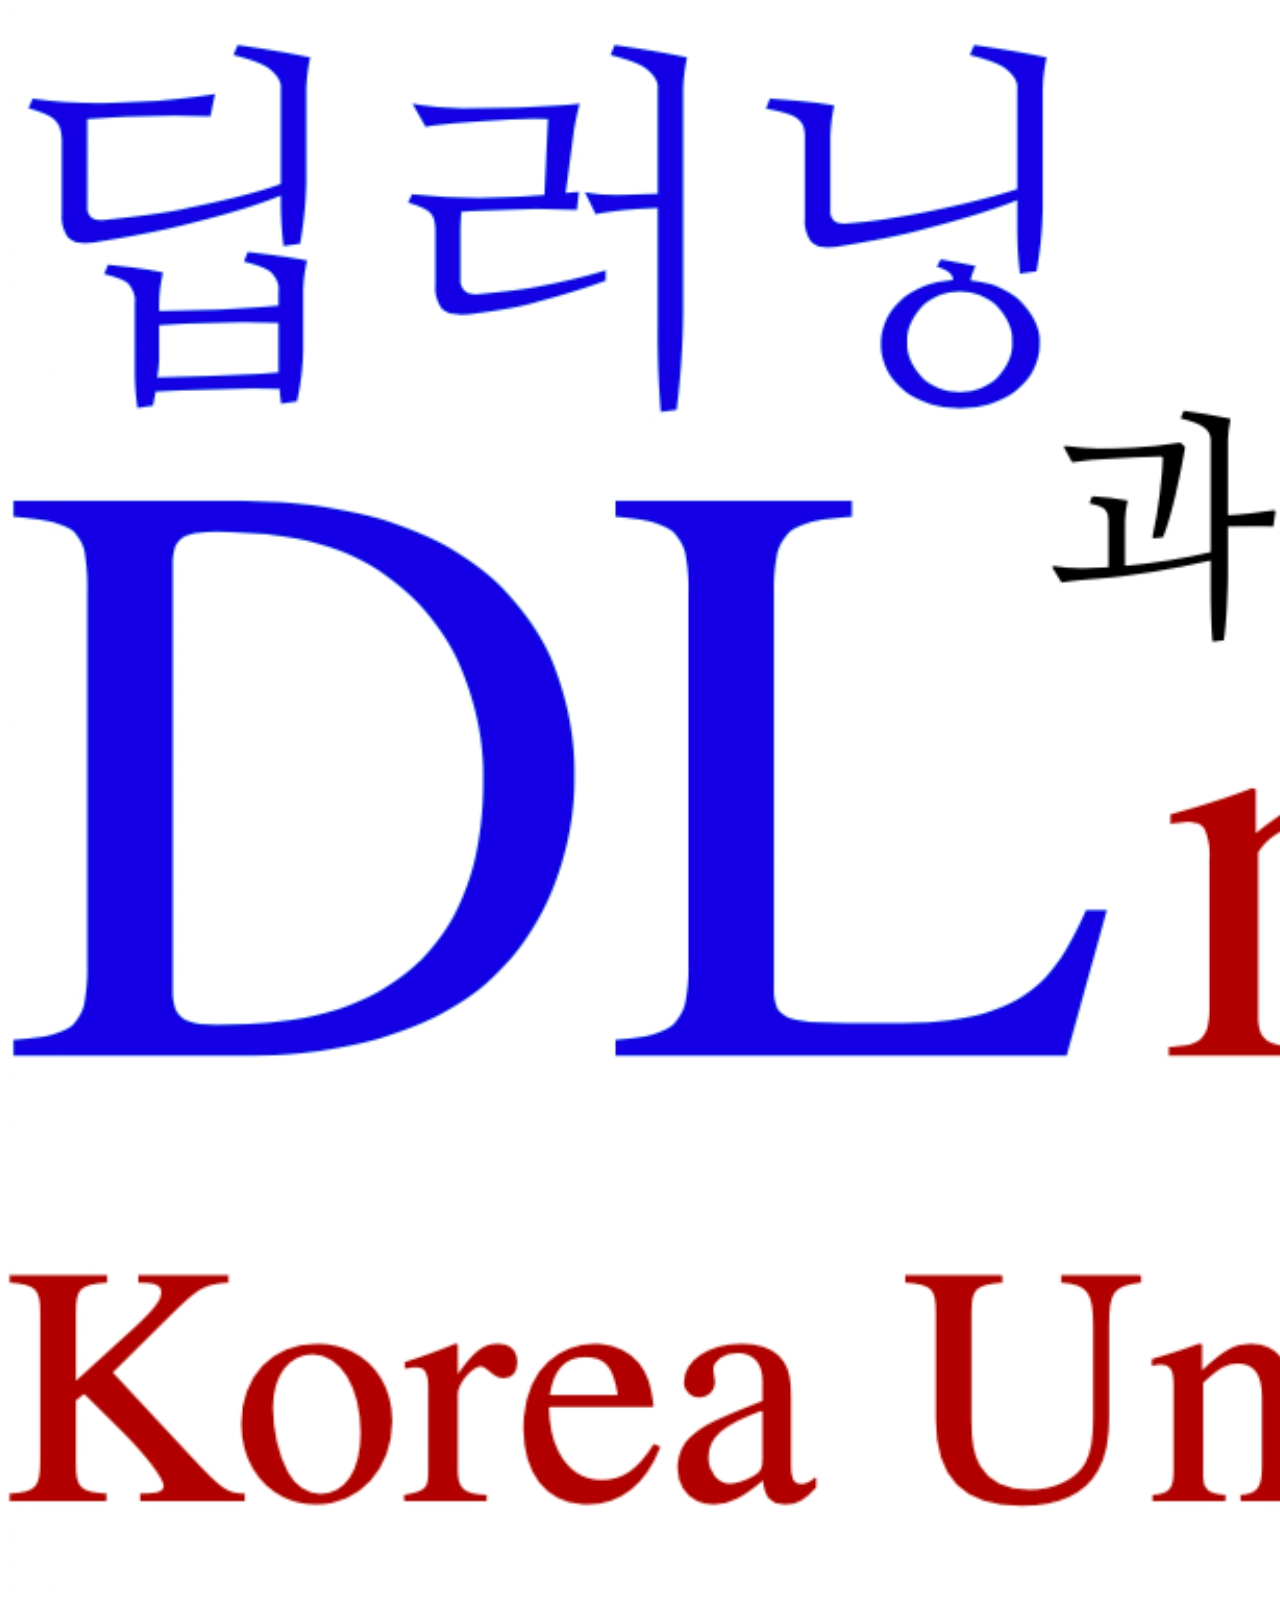
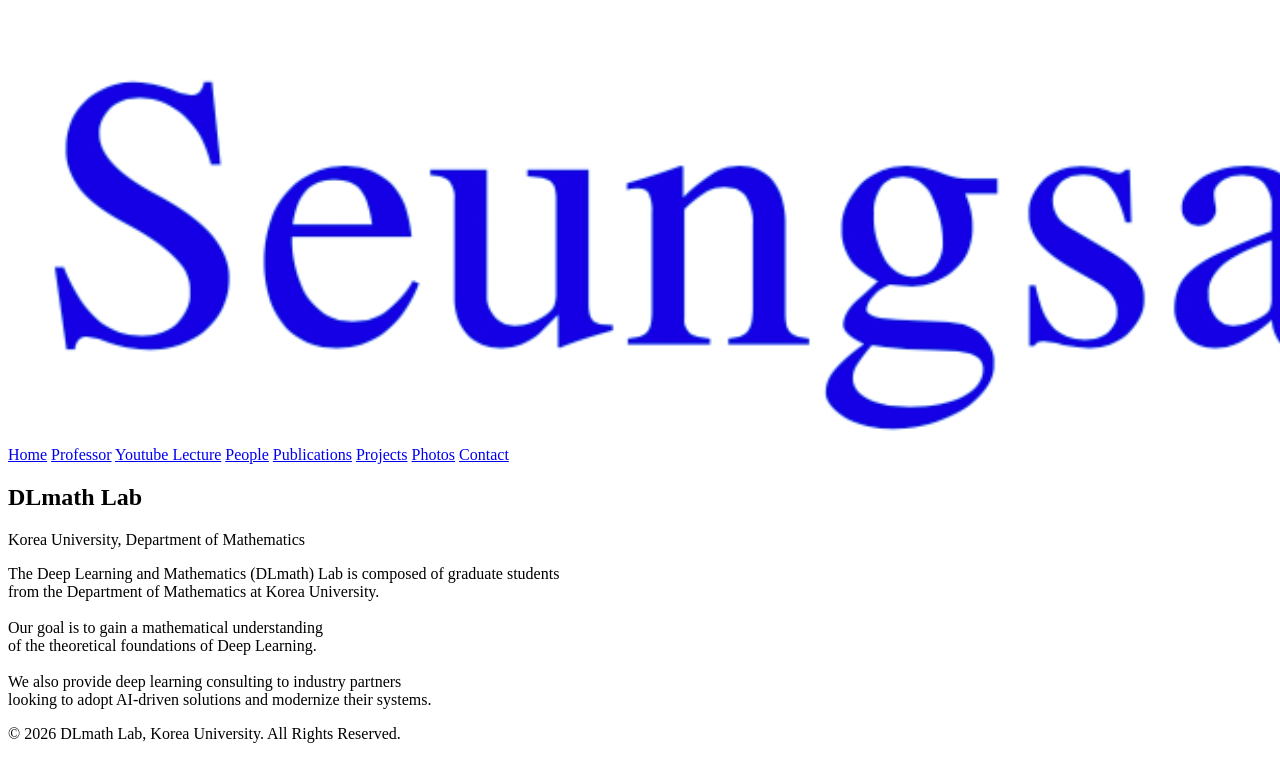
==== index.html @ b8a3e3e5 "Update index.html" ====
<!DOCTYPE html>
<html lang="ko">
<head>
    <meta charset="UTF-8">
    <meta name="viewport" content="width=device-width, initial-scale=1.0">
    <title>DLmath Lab - Home</title>
    <link href="https://fonts.googleapis.com/css2?family=Noto+Sans+KR:wght@300;400;700&family=Roboto:wght@300;400;700&display=swap" rel="stylesheet">
    <link rel="stylesheet" href="style.css">
</head>
<body>

    <header class="header">
        <div class="container nav-container">
            <div class="logo">
                <a href="index.html">
                    <img src="jpg/Logo/Logo.jpg" alt="DLmath Logo" class="logo-img">
                </a>
            </div>
            <nav class="nav-menu">
                <a href="index.html" class="active">Home</a>
                <a href="professor.html">Professor</a>
                <a href="for_students.html">Youtube Lecture</a>
                <a href="people.html">People</a>
                <a href="publications.html">Publications</a>
                <a href="projects.html">Projects</a>
                <a href="photos.html">Photos</a>
                <a href="contact.html">Contact</a>
            </nav>
        </div>
    </header>

    <section class="hero-section">
        <div class="hero-content">
            <h1>DLmath Lab</h1>
            <p>Korea University, Department of Mathematics</p>
            
            <p class="hero-sub">
                The Deep Learning and Mathematics (DLmath) Lab is composed of graduate students <br>
                from the Department of Mathematics at Korea University.<br><br>
                
                Our goal is to gain a mathematical understanding <br>
                of the theoretical foundations of Deep Learning.<br><br>
                
                We also provide deep learning consulting to industry partners <br>
                looking to adopt AI-driven solutions and modernize their systems.
            </p>
        </div>
    </section>

    <footer>
        <p>© 2026 DLmath Lab, Korea University. All Rights Reserved.</p>
    </footer>

</body>

</html>
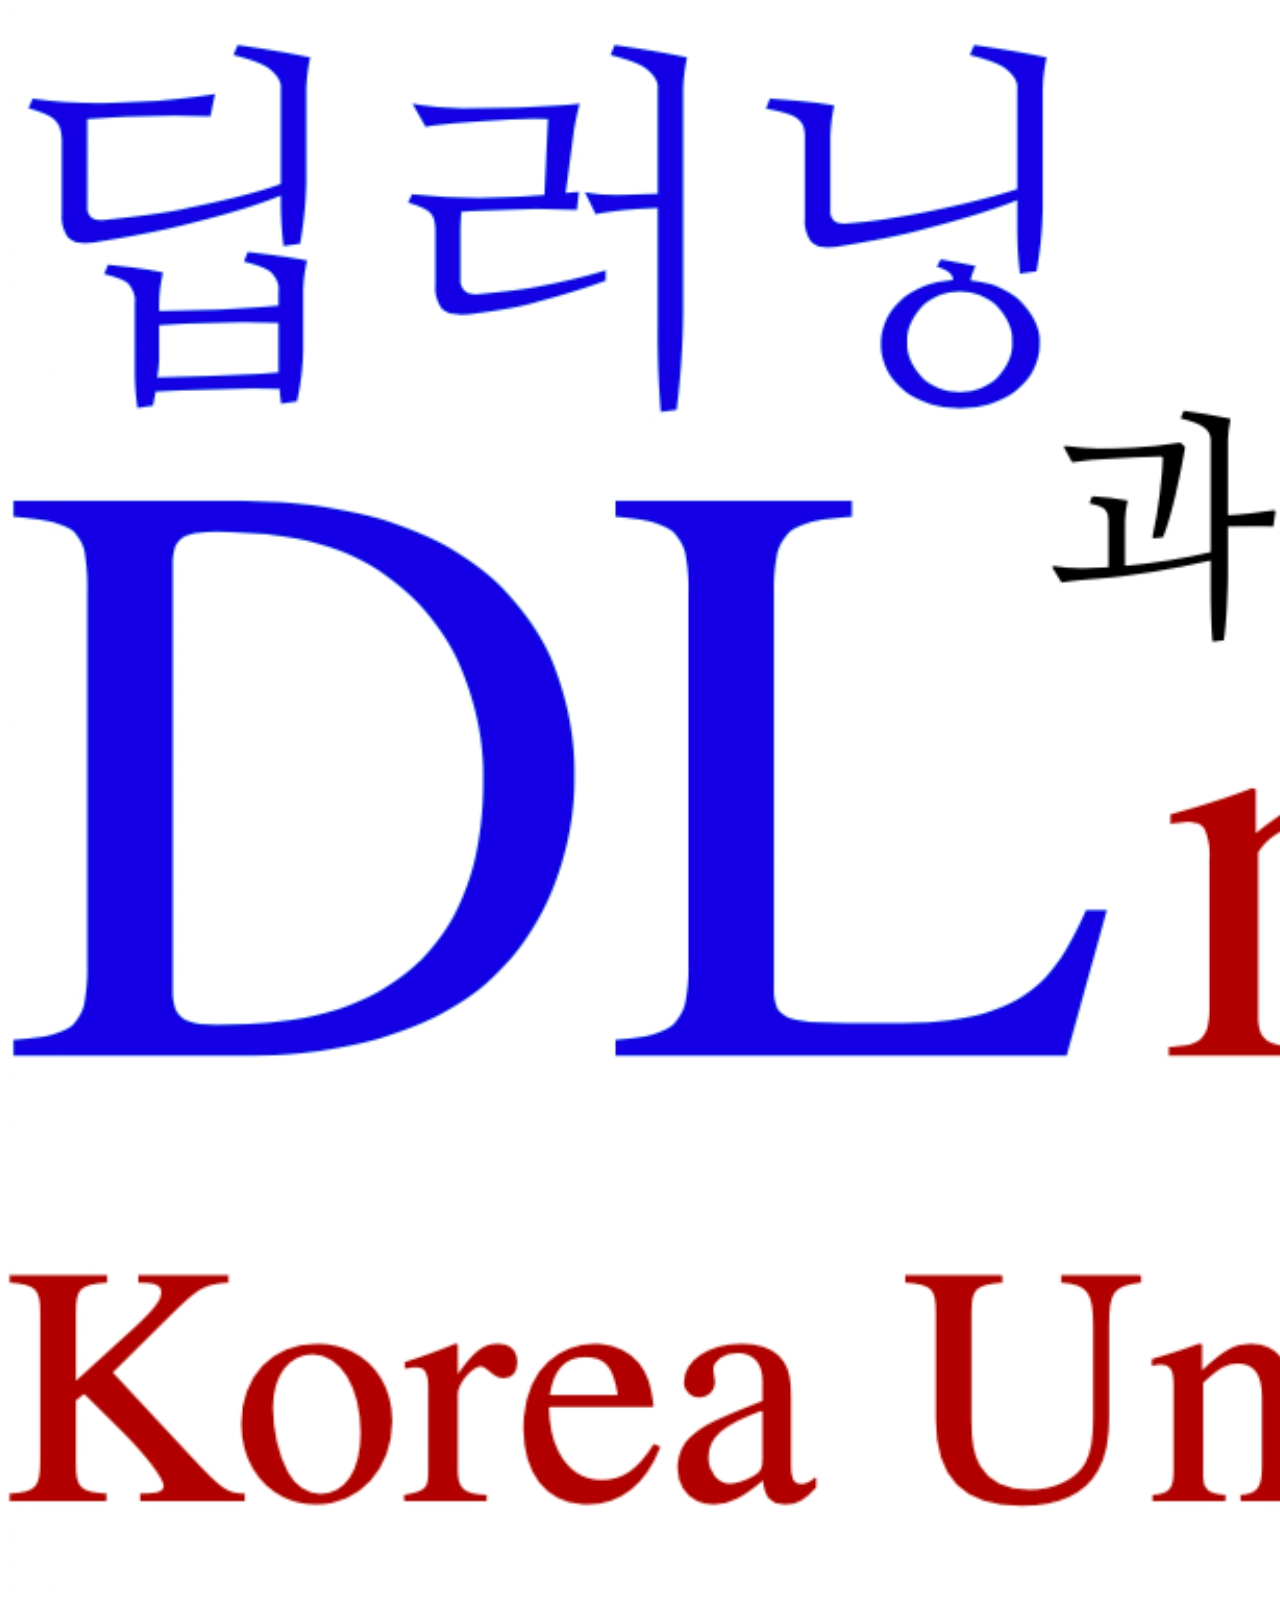
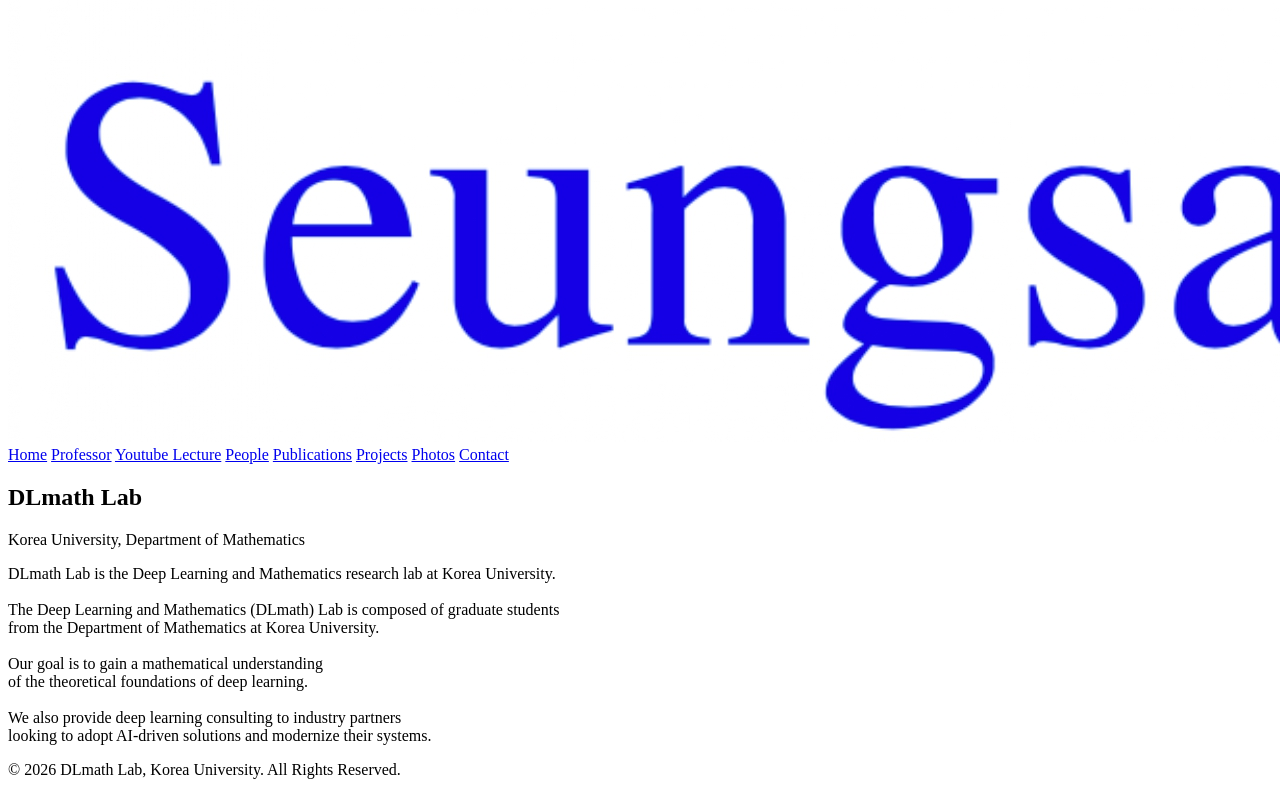
==== commit 9f135fae: "Update index.html" ====
--- a/index.html
+++ b/index.html
@@ -3,17 +3,69 @@
 <head>
     <meta charset="UTF-8">
     <meta name="viewport" content="width=device-width, initial-scale=1.0">
-    <title>DLmath Lab - Home</title>
+
+    <!-- ================= SEO ================= -->
+    <title>DLmath Lab | Deep Learning and Mathematics Lab at Korea University</title>
+
+    <meta name="description"
+          content="DLmath Lab is the Deep Learning and Mathematics research lab at Korea University. We study deep learning theory, mathematical foundations of AI, publications, people, projects, and industry collaboration." />
+
+    <meta name="keywords"
+          content="DLmath, DLmath Lab, Deep Learning and Mathematics Lab, Korea University, Deep Learning, Mathematics, Artificial Intelligence, Machine Learning, AI Research" />
+
+    <meta name="author" content="DLmath Lab, Korea University" />
+    <meta name="robots" content="index, follow" />
+
+    <!-- Canonical URL -->
+    <link rel="canonical" href="https://dlmath-lab.github.io/" />
+
+    <!-- Open Graph (Google / SNS) -->
+    <meta property="og:title" content="DLmath Lab | Deep Learning and Mathematics Lab at Korea University" />
+    <meta property="og:description"
+          content="The Deep Learning and Mathematics (DLmath) Lab at Korea University studies the mathematical foundations of deep learning and artificial intelligence." />
+    <meta property="og:url" content="https://dlmath-lab.github.io/" />
+    <meta property="og:type" content="website" />
+    <meta property="og:image" content="https://dlmath-lab.github.io/jpg/Logo/Logo.jpg" />
+    <meta property="og:site_name" content="DLmath Lab" />
+    <meta property="og:locale" content="ko_KR" />
+
+    <!-- Twitter Card -->
+    <meta name="twitter:card" content="summary_large_image" />
+    <meta name="twitter:title" content="DLmath Lab | Deep Learning and Mathematics Lab at Korea University" />
+    <meta name="twitter:description" content="DLmath Lab at Korea University studies deep learning theory, mathematics, and the foundations of AI." />
+    <meta name="twitter:image" content="https://dlmath-lab.github.io/jpg/Logo/Logo.jpg" />
+
+    <!-- Structured Data -->
+    <script type="application/ld+json">
+    {
+      "@context": "https://schema.org",
+      "@type": "ResearchOrganization",
+      "name": "DLmath Lab",
+      "alternateName": "Deep Learning and Mathematics Lab",
+      "url": "https://dlmath-lab.github.io/",
+      "logo": "https://dlmath-lab.github.io/jpg/Logo/Logo.jpg",
+      "description": "DLmath Lab is the Deep Learning and Mathematics research lab at Korea University focusing on deep learning theory and the mathematical foundations of AI.",
+      "parentOrganization": {
+        "@type": "CollegeOrUniversity",
+        "name": "Korea University"
+      }
+    }
+    </script>
+
+    <!-- ================= Fonts ================= -->
     <link href="https://fonts.googleapis.com/css2?family=Noto+Sans+KR:wght@300;400;700&family=Roboto:wght@300;400;700&display=swap" rel="stylesheet">
+
+    <!-- ================= CSS ================= -->
     <link rel="stylesheet" href="style.css">
 </head>
+
 <body>
 
     <header class="header">
         <div class="container nav-container">
             <div class="logo">
                 <a href="index.html">
-                    <img src="jpg/Logo/Logo.jpg" alt="DLmath Logo" class="logo-img">
+                    <img src="jpg/Logo/Logo.jpg" alt="DLmath Lab logo" class="logo-img">
                 </a>
             </div>
             <nav class="nav-menu">
@@ -35,11 +87,13 @@
             <p>Korea University, Department of Mathematics</p>
             
             <p class="hero-sub">
+                DLmath Lab is the Deep Learning and Mathematics research lab at Korea University.<br><br>
+
                 The Deep Learning and Mathematics (DLmath) Lab is composed of graduate students <br>
                 from the Department of Mathematics at Korea University.<br><br>
                 
                 Our goal is to gain a mathematical understanding <br>
-                of the theoretical foundations of Deep Learning.<br><br>
+                of the theoretical foundations of deep learning.<br><br>
                 
                 We also provide deep learning consulting to industry partners <br>
                 looking to adopt AI-driven solutions and modernize their systems.
@@ -52,11 +106,4 @@
     </footer>
 
 </body>
-
 </html>
-
-
-
-
-
-
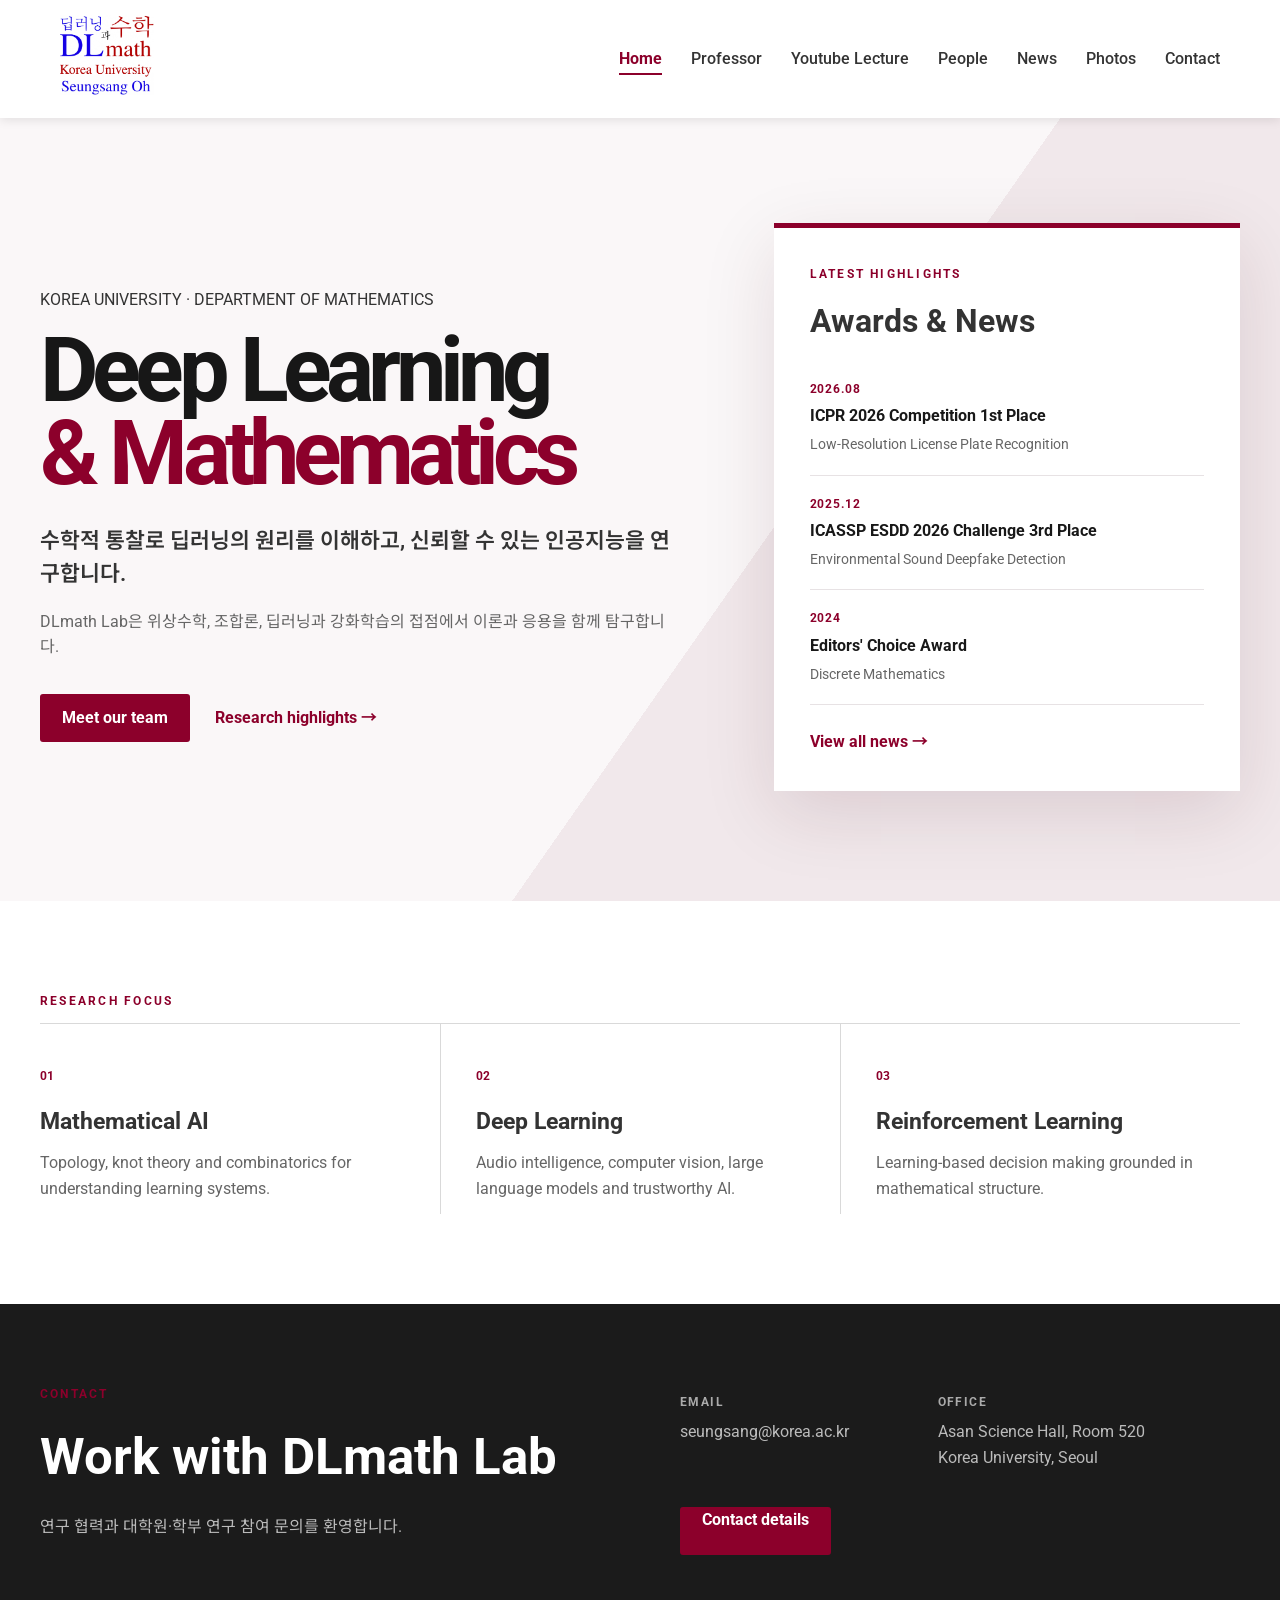
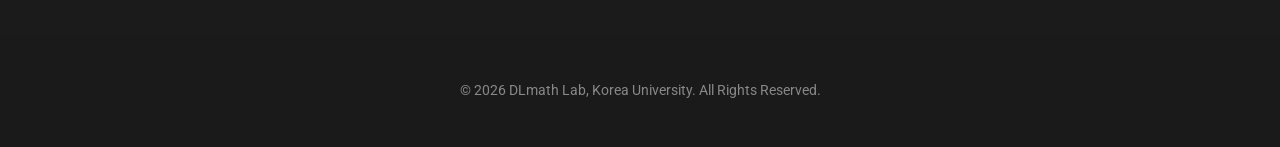
==== commit 82adff64: "Fix site errors and update content" ====
--- a/index.html
+++ b/index.html
@@ -1,109 +1,91 @@
 <!DOCTYPE html>
 <html lang="ko">
 <head>
-    <meta charset="UTF-8">
-    <meta name="viewport" content="width=device-width, initial-scale=1.0">
+  <meta charset="UTF-8">
+  <meta name="viewport" content="width=device-width, initial-scale=1.0">
+  <meta name="google-site-verification" content="zTIyKIfzDHyRj2sjuWa_sVUs4uAa4qHHJ0yw09-kFOs">
+  <title>DLmath Lab | Korea University</title>
+  <meta name="description" content="Deep Learning and Mathematics Laboratory at Korea University">
+  <link rel="canonical" href="https://dlmath-lab.github.io/">
+  <link href="https://fonts.googleapis.com/css2?family=Noto+Sans+KR:wght@300;400;600;700&family=Roboto:wght@300;400;700&display=swap" rel="stylesheet">
+  <link rel="stylesheet" href="style.css">
+</head>
+<body>
+  <header class="header">
+    <div class="container nav-container">
+      <a href="index.html" class="logo"><img src="jpg/Logo/Logo.jpg" alt="DLmath Lab" class="logo-img"></a>
+      <nav class="nav-menu" aria-label="Primary navigation">
+        <a href="index.html" class="active">Home</a>
+        <a href="https://sites.google.com/view/seungsangoh/" target="_blank" rel="noopener">Professor</a>
+        <a href="for_students.html">Youtube Lecture</a>
+        <a href="people.html">People</a>
+        <a href="news.html">News</a>
+        <a href="photos.html">Photos</a>
+        <a href="contact.html">Contact</a>
+      </nav>
+    </div>
+  </header>
 
-    <!-- ================= SEO ================= -->
-    <title>DLmath Lab | Deep Learning and Mathematics Lab at Korea University</title>
+  <main>
+    <section class="home-hero">
+      <div class="container home-split">
+        <div class="home-intro">
+          <p class="eyebrow">KOREA UNIVERSITY · DEPARTMENT OF MATHEMATICS</p>
+          <h1>Deep Learning<br><span>&amp; Mathematics</span></h1>
+          <p class="lead">수학적 통찰로 딥러닝의 원리를 이해하고, 신뢰할 수 있는 인공지능을 연구합니다.</p>
+          <p>DLmath Lab은 위상수학, 조합론, 딥러닝과 강화학습의 접점에서 이론과 응용을 함께 탐구합니다.</p>
+          <div class="hero-actions">
+            <a class="primary-link" href="people.html">Meet our team</a>
+            <a class="text-link" href="news.html">Research highlights →</a>
+          </div>
+        </div>
 
-    <meta name="description"
-          content="DLmath Lab is the Deep Learning and Mathematics research lab at Korea University. We study deep learning theory, mathematical foundations of AI, publications, people, projects, and industry collaboration." />
-
-    <meta name="keywords"
-          content="DLmath, DLmath Lab, Deep Learning and Mathematics Lab, Korea University, Deep Learning, Mathematics, Artificial Intelligence, Machine Learning, AI Research" />
-
-    <meta name="author" content="DLmath Lab, Korea University" />
-    <meta name="robots" content="index, follow" />
-
-    <!-- Canonical URL -->
-    <link rel="canonical" href="https://dlmath-lab.github.io/" />
-
-    <!-- Open Graph (Google / SNS) -->
-    <meta property="og:title" content="DLmath Lab | Deep Learning and Mathematics Lab at Korea University" />
-    <meta property="og:description"
-          content="The Deep Learning and Mathematics (DLmath) Lab at Korea University studies the mathematical foundations of deep learning and artificial intelligence." />
-    <meta property="og:url" content="https://dlmath-lab.github.io/" />
-    <meta property="og:type" content="website" />
-    <meta property="og:image" content="https://dlmath-lab.github.io/jpg/Logo/Logo.jpg" />
-    <meta property="og:site_name" content="DLmath Lab" />
-    <meta property="og:locale" content="ko_KR" />
-
-    <!-- Twitter Card -->
-    <meta name="twitter:card" content="summary_large_image" />
-    <meta name="twitter:title" content="DLmath Lab | Deep Learning and Mathematics Lab at Korea University" />
-    <meta name="twitter:description" content="DLmath Lab at Korea University studies deep learning theory, mathematics, and the foundations of AI." />
-    <meta name="twitter:image" content="https://dlmath-lab.github.io/jpg/Logo/Logo.jpg" />
-
-    <!-- Structured Data -->
-    <script type="application/ld+json">
-    {
-      "@context": "https://schema.org",
-      "@type": "ResearchOrganization",
-      "name": "DLmath Lab",
-      "alternateName": "Deep Learning and Mathematics Lab",
-      "url": "https://dlmath-lab.github.io/",
-      "logo": "https://dlmath-lab.github.io/jpg/Logo/Logo.jpg",
-      "description": "DLmath Lab is the Deep Learning and Mathematics research lab at Korea University focusing on deep learning theory and the mathematical foundations of AI.",
-      "parentOrganization": {
-        "@type": "CollegeOrUniversity",
-        "name": "Korea University"
-      }
-    }
-    </script>
-
-    <!-- ================= Fonts ================= -->
-    <link href="https://fonts.googleapis.com/css2?family=Noto+Sans+KR:wght@300;400;700&family=Roboto:wght@300;400;700&display=swap" rel="stylesheet">
-
-    <!-- ================= CSS ================= -->
-    <link rel="stylesheet" href="style.css">
-</head>
-
-<body>
-
-    <header class="header">
-        <div class="container nav-container">
-            <div class="logo">
-                <a href="index.html">
-                    <img src="jpg/Logo/Logo.jpg" alt="DLmath Lab logo" class="logo-img">
-                </a>
-            </div>
-            <nav class="nav-menu">
-                <a href="index.html" class="active">Home</a>
-                <a href="professor.html">Professor</a>
-                <a href="for_students.html">Youtube Lecture</a>
-                <a href="people.html">People</a>
-                <a href="publications.html">Publications</a>
-                <a href="projects.html">Projects</a>
-                <a href="photos.html">Photos</a>
-                <a href="contact.html">Contact</a>
-            </nav>
-        </div>
-    </header>
-
-    <section class="hero-section">
-        <div class="hero-content">
-            <h1>DLmath Lab</h1>
-            <p>Korea University, Department of Mathematics</p>
-            
-            <p class="hero-sub">
-                DLmath Lab is the Deep Learning and Mathematics research lab at Korea University.<br><br>
-
-                The Deep Learning and Mathematics (DLmath) Lab is composed of graduate students <br>
-                from the Department of Mathematics at Korea University.<br><br>
-                
-                Our goal is to gain a mathematical understanding <br>
-                of the theoretical foundations of deep learning.<br><br>
-                
-                We also provide deep learning consulting to industry partners <br>
-                looking to adopt AI-driven solutions and modernize their systems.
-            </p>
-        </div>
+        <aside class="home-news" aria-labelledby="home-news-title">
+          <div class="section-kicker">LATEST HIGHLIGHTS</div>
+          <h2 id="home-news-title">Awards &amp; News</h2>
+          <a class="headline-item" href="news.html#award-2026-icpr">
+            <time>2026.08</time>
+            <strong>ICPR 2026 Competition 1st Place</strong>
+            <span>Low-Resolution License Plate Recognition</span>
+          </a>
+          <a class="headline-item" href="news.html#award-2025-esdd">
+            <time>2025.12</time>
+            <strong>ICASSP ESDD 2026 Challenge 3rd Place</strong>
+            <span>Environmental Sound Deepfake Detection</span>
+          </a>
+          <a class="headline-item" href="news.html#award-2024-editors">
+            <time>2024</time>
+            <strong>Editors' Choice Award</strong>
+            <span>Discrete Mathematics</span>
+          </a>
+          <a class="all-news" href="news.html">View all news →</a>
+        </aside>
+      </div>
     </section>
 
-    <footer>
-        <p>© 2026 DLmath Lab, Korea University. All Rights Reserved.</p>
-    </footer>
+    <section class="focus-section">
+      <div class="container">
+        <p class="section-kicker">RESEARCH FOCUS</p>
+        <div class="focus-grid">
+          <article><span>01</span><h3>Mathematical AI</h3><p>Topology, knot theory and combinatorics for understanding learning systems.</p></article>
+          <article><span>02</span><h3>Deep Learning</h3><p>Audio intelligence, computer vision, large language models and trustworthy AI.</p></article>
+          <article><span>03</span><h3>Reinforcement Learning</h3><p>Learning-based decision making grounded in mathematical structure.</p></article>
+        </div>
+      </div>
+    </section>
 
+    <section class="home-contact" id="contact">
+      <div class="container contact-strip">
+        <div><p class="section-kicker">CONTACT</p><h2>Work with DLmath Lab</h2><p>연구 협력과 대학원·학부 연구 참여 문의를 환영합니다.</p></div>
+        <div class="contact-quick">
+          <p><strong>Email</strong><a href="mailto:seungsang@korea.ac.kr">seungsang@korea.ac.kr</a></p>
+          <p><strong>Office</strong><span>Asan Science Hall, Room 520<br>Korea University, Seoul</span></p>
+          <a class="primary-link light" href="contact.html">Contact details</a>
+        </div>
+      </div>
+    </section>
+  </main>
+
+  <footer><p>© 2026 DLmath Lab, Korea University. All Rights Reserved.</p></footer>
 </body>
 </html>
--- a/style.css
+++ b/style.css
@@ -0,0 +1,634 @@
+/* =========================================
+   1. 기본 설정 (Variables & Reset)
+   ========================================= */
+:root {
+    --ku-crimson: #8C002B;       /* 고려대 공식 크림슨 색상 */
+    --ku-crimson-light: #B22245; /* 밝은 크림슨 (호버용) */
+    --text-dark: #333333;        /* 본문 검은색 */
+    --text-gray: #666666;        /* 보조 회색 */
+    --bg-light: #F8F9FA;         /* 연한 회색 배경 */
+    --white: #FFFFFF;
+    --shadow: 0 4px 6px rgba(0,0,0,0.05); /* 부드러운 그림자 */
+}
+
+* {
+    box-sizing: border-box; /* 레이아웃 깨짐 방지 */
+}
+
+body {
+    font-family: 'Roboto', 'Noto Sans KR', sans-serif;
+    margin: 0;
+    padding: 0;
+    color: var(--text-dark);
+    line-height: 1.6;
+    background-color: var(--white);
+}
+
+a {
+    text-decoration: none;
+    color: inherit;
+    transition: 0.3s;
+}
+
+ul {
+    list-style: none;
+    padding: 0;
+    margin: 0;
+}
+
+/* =========================================
+   2. 헤더 & 네비게이션 (Header)
+   ========================================= */
+.header {
+    background-color: var(--white);
+    box-shadow: 0 2px 10px rgba(0,0,0,0.1);
+    position: sticky; /* 스크롤 시 상단 고정 */
+    top: 0;
+    z-index: 1000;
+}
+
+.nav-container {
+    max-width: 1200px;
+    margin: 0 auto;
+    display: flex;
+    justify-content: space-between;
+    align-items: center;
+    padding: 15px 20px;
+}
+
+.logo a {
+    display: flex;
+    align-items: center;
+    font-weight: 700;
+    color: var(--ku-crimson);
+    font-size: 1.5rem;
+}
+
+.logo-img {
+    height: 80px; /* 로고 크기 */
+    margin-right: 30px;
+}
+
+.nav-menu a {
+    margin-left: 25px;
+    font-weight: 500;
+    font-size: 1rem;
+    padding-bottom: 5px;
+    color: var(--text-dark);
+}
+
+.nav-menu a:hover {
+    color: var(--ku-crimson);
+}
+
+/* 현재 페이지 활성화 표시 (Active State) */
+.nav-menu a.active {
+    color: var(--ku-crimson);
+    font-weight: 700;
+    border-bottom: 2px solid var(--ku-crimson);
+}
+
+/* =========================================
+   3. 공통 레이아웃 (Common Layout)
+   ========================================= */
+.section-container {
+    padding: 80px 20px;
+    max-width: 1200px;
+    margin: 0 auto;
+}
+
+.sub-page-content {
+    min-height: 80vh; /* 푸터가 바닥에 붙도록 최소 높이 설정 */
+    padding-top: 20px;
+}
+
+.bg-light { background-color: var(--bg-light); }
+.bg-dark { background-color: #222; color: #fff; }
+
+.section-title {
+    text-align: center;
+    font-size: 2.2rem;
+    margin-bottom: 50px;
+    color: var(--ku-crimson);
+    position: relative;
+    padding-bottom: 15px;
+}
+
+/* 타이틀 하단 장식 선 */
+.section-title::after {
+    content: '';
+    position: absolute;
+    bottom: 0;
+    left: 50%;
+    transform: translateX(-50%);
+    width: 60px;
+    height: 3px;
+    background-color: var(--ku-crimson);
+}
+
+/* =========================================
+   4. 홈 화면 (Home / Hero)
+   ========================================= */
+.hero-section {
+    /* 배경 이미지 경로를 실제 파일로 변경하세요 */
+    background: linear-gradient(rgba(0,0,0,0.4), rgba(0,0,0,0.4)), url("jpg/Gallery/kor.jpg");
+    background-size: cover;
+    background-position: center;
+    height: 80vh;
+    display: flex;
+    justify-content: center;
+    align-items: center;
+    text-align: center;
+    color: white;
+}
+
+.hero-content h1 {
+    font-size: 3.5rem;
+    margin-bottom: 15px;
+    text-shadow: 0 2px 4px rgba(0,0,0,0.5);
+}
+
+.hero-sub {
+    font-size: 1.5rem;
+    font-weight: 300;
+    opacity: 0.9;
+}
+
+/* =========================================
+   5. People 페이지 (Members)
+   ========================================= */
+.member-group {
+    margin-bottom: 50px;
+}
+
+.group-title {
+    font-size: 1.5rem;
+    color: var(--ku-crimson);
+    border-bottom: 1px solid #ddd;
+    padding-bottom: 10px;
+    margin-bottom: 25px;
+}
+
+.group-divider {
+    margin: 50px 0;
+    border: 0;
+    border-top: 1px solid #ddd;
+}
+
+/* 멤버 카드 스타일 (사진 + 텍스트) */
+.member-card {
+    display: flex;
+    align-items: center; /* 세로 중앙 정렬 */
+    background: var(--white);
+    padding: 30px;
+    margin-bottom: 20px;
+    border-radius: 10px;
+    border-left: 5px solid var(--ku-crimson); /* 왼쪽 포인트 컬러 */
+    box-shadow: var(--shadow);
+    gap: 30px; /* 사진과 글 사이 간격 */
+    transition: transform 0.2s;
+}
+
+.member-card:hover {
+    transform: translateY(-3px); /* 호버 시 살짝 위로 뜸 */
+    box-shadow: 0 6px 12px rgba(0,0,0,0.1);
+}
+
+/* 사진 영역 (원형) */
+.member-photo {
+    flex-shrink: 0;
+    width: 130px;
+    height: 130px;
+    border-radius: 50%;
+    overflow: hidden;
+    border: 4px solid #f0f0f0;
+    background-color: #eee;
+}
+
+.member-photo img {
+    width: 100%;
+    height: 100%;
+    object-fit: cover;
+}
+
+/* 텍스트 영역 */
+.member-info h4 {
+    margin: 0 0 5px 0;
+    font-size: 1.4rem;
+    color: var(--text-dark);
+}
+
+.member-info .role {
+    color: var(--ku-crimson);
+    font-weight: 700;
+    margin-bottom: 10px;
+    font-size: 0.95rem;
+}
+
+.member-info p {
+    margin: 5px 0;
+    font-size: 0.95rem;
+    color: var(--text-gray);
+}
+
+/* =========================================
+   6. Professor 페이지 (상세 소개)
+   ========================================= */
+.prof-grid {
+    display: flex;
+    gap: 50px;
+    align-items: flex-start;
+}
+
+.prof-img-box img {
+    width: 350px;
+    border-radius: 8px;
+    box-shadow: var(--shadow);
+}
+
+.prof-info h3 {
+    font-size: 2.2rem;
+    color: var(--ku-crimson);
+    margin-top: 0;
+    margin-bottom: 10px;
+}
+
+.prof-role {
+    font-size: 1.1rem;
+    color: var(--text-gray);
+    margin-bottom: 20px;
+}
+
+.prof-details h4 {
+    border-left: 4px solid var(--ku-crimson);
+    padding-left: 12px;
+    margin-top: 30px;
+    margin-bottom: 10px;
+    font-size: 1.2rem;
+}
+
+.prof-details ul {
+    list-style: disc;
+    padding-left: 20px;
+    margin-top: 10px;
+}
+
+.prof-details li {
+    margin-bottom: 8px;
+}
+
+/* =========================================
+   7. Publications 페이지 (논문 목록)
+   ========================================= */
+.pub-list li {
+    margin-bottom: 15px;
+}
+
+.pub-list a {
+    display: block;
+    background: var(--white);
+    padding: 20px;
+    border: 1px solid #eee;
+    border-radius: 8px;
+    transition: 0.3s;
+}
+
+.pub-list a:hover {
+    border-color: var(--ku-crimson);
+    background-color: #fff9fa; /* 아주 연한 붉은 배경 */
+    transform: translateX(5px);
+}
+
+.pub-list .year {
+    font-weight: bold;
+    color: var(--ku-crimson);
+    margin-right: 10px;
+}
+
+.pub-list .title {
+    font-weight: bold;
+    font-size: 1.1rem;
+    color: var(--text-dark);
+    display: block;
+    margin: 5px 0;
+}
+
+.pub-list .journal {
+    font-style: italic;
+    color: var(--text-gray);
+}
+
+/* =========================================
+   8. Projects 페이지
+   ========================================= */
+.project-grid {
+    display: grid;
+    grid-template-columns: repeat(auto-fit, minmax(350px, 1fr)); /* 반응형 그리드 */
+    gap: 25px;
+}
+
+.project-card {
+    background: var(--white);
+    padding: 30px;
+    border-radius: 8px;
+    box-shadow: var(--shadow);
+    border-top: 4px solid var(--ku-crimson);
+}
+
+.project-card h4 {
+    margin-top: 0;
+    font-size: 1.3rem;
+    color: var(--text-dark);
+}
+
+/* =========================================
+   9. Photos 페이지 (갤러리)
+   ========================================= */
+.photo-grid {
+    display: grid;
+    grid-template-columns: repeat(auto-fill, minmax(280px, 1fr));
+    gap: 20px;
+}
+
+.photo-item {
+    height: 250px;
+    overflow: hidden;
+    border-radius: 8px;
+    box-shadow: var(--shadow);
+}
+
+.photo-item img {
+    width: 100%;
+    height: 100%;
+    object-fit: cover;
+    transition: transform 0.4s;
+}
+
+.photo-item img:hover {
+    transform: scale(1.1); /* 확대 효과 */
+}
+
+/* =========================================
+   10. Contact 페이지
+   ========================================= */
+.contact-layout {
+    display: flex;
+    gap: 30px;
+    flex-wrap: wrap; /* 화면 작으면 줄바꿈 */
+}
+
+.map-box {
+    flex: 1;
+    min-width: 300px;
+    border-radius: 8px;
+    overflow: hidden;
+    box-shadow: var(--shadow);
+}
+
+.contact-info {
+    flex: 1;
+    min-width: 300px;
+    background-color: #222; /* 다크 테마 */
+    color: white;
+    padding: 40px;
+    border-radius: 8px;
+    box-shadow: var(--shadow);
+}
+
+.contact-info strong {
+    color: #fff;
+}
+
+/* =========================================
+   11. 푸터 (Footer)
+   ========================================= */
+footer {
+    text-align: center;
+    padding: 30px;
+    background: #1a1a1a;
+    color: #888;
+    font-size: 0.9rem;
+    margin-top: auto; /* 내용이 적어도 항상 바닥에 */
+}
+
+/* =========================================
+   12. 모바일 반응형 (Mobile Responsive)
+   ========================================= */
+@media (max-width: 768px) {
+    /* 네비게이션 간소화 */
+    .nav-container {
+        flex-direction: column;
+        gap: 15px;
+    }
+    
+    .nav-menu {
+        display: flex;
+        flex-wrap: wrap;
+        justify-content: center;
+        gap: 10px;
+    }
+    
+    .nav-menu a {
+        margin: 5px;
+        font-size: 0.9rem;
+    }
+
+    /* 히어로 텍스트 크기 조절 */
+    .hero-content h1 { font-size: 2.2rem; }
+    
+    /* 멤버 카드 세로 정렬 */
+    .member-card {
+        flex-direction: column;
+        text-align: center;
+    }
+    
+    .member-info { width: 100%; }
+
+    /* 교수님 프로필 세로 정렬 */
+    .prof-grid {
+        flex-direction: column;
+    }
+    
+    .prof-img-box img {
+        width: 100%;
+        max-width: 400px;
+    }
+
+}
+/* =========================================
+   For Students 페이지 디자인 (수정됨: 꽉 찬 버튼 스타일)
+   ========================================= */
+
+/* 강의 자료 섹션 박스 */
+.material-section {
+    text-align: center;
+    background-color: #fff;
+    padding: 50px 30px;
+    border-radius: 15px;
+    box-shadow: 0 5px 15px rgba(0,0,0,0.05);
+    border: 1px solid #eee;
+}
+
+/* 공통 버튼 스타일 (메인 버튼 & 유튜브 버튼) */
+.main-btn, .youtube-btn {
+    display: inline-flex; /* flex로 변경하여 내부 아이콘 정렬 용이 */
+    align-items: center;
+    justify-content: center;
+    background-color: var(--ku-crimson); /* 배경을 크림슨색으로 채움 */
+    color: white; /* 글씨는 흰색 */
+    border: none; /* 테두리 없음 */
+    border-radius: 12px; /* 둥근 모서리 */
+    font-weight: 700;
+    box-shadow: 0 4px 6px rgba(140, 0, 43, 0.2); /* 부드러운 그림자 */
+    transition: all 0.3s ease;
+    cursor: pointer;
+    text-decoration: none; /* 밑줄 제거 */
+}
+
+/* 마우스 올렸을 때 공통 효과 */
+.main-btn:hover, .youtube-btn:hover {
+    background-color: #B22245; /* 약간 밝은 크림슨색으로 변경 */
+    color: white;
+    transform: translateY(-3px); /* 살짝 위로 떠오름 */
+    box-shadow: 0 8px 15px rgba(140, 0, 43, 0.3); /* 그림자 강조 */
+}
+
+/* --- 상단 구글 사이트 버튼 전용 스타일 --- */
+.main-btn {
+    margin-top: 25px;
+    padding: 15px 35px;
+    font-size: 1.1rem;
+    border-radius: 50px; /* 더 둥글게 */
+}
+
+/* --- 유튜브 버튼 그리드 레이아웃 --- */
+.button-grid {
+    display: grid;
+    grid-template-columns: repeat(auto-fit, minmax(320px, 1fr)); /* 너비 자동 조정 */
+    gap: 25px;
+    max-width: 1000px;
+    margin: 0 auto;
+    padding: 20px 0;
+}
+
+/* --- 유튜브 버튼 전용 스타일 --- */
+.youtube-btn {
+    padding: 25px;
+    font-size: 1.25rem;
+    height: 100%; /* 높이 통일 */
+}
+
+/* 버튼 내 아이콘 스타일 */
+.youtube-btn .icon {
+    font-size: 1.8rem;
+    margin-right: 15px;
+}
+
+@media (max-width: 768px) {
+    .material-section {
+        padding: 30px 16px;
+    }
+
+    .button-grid {
+        grid-template-columns: minmax(0, 1fr);
+        gap: 15px;
+    }
+
+    .youtube-btn {
+        padding: 18px 12px;
+        font-size: 1rem;
+    }
+}
+
+/* =========================================
+   13. 2026 content redesign
+   ========================================= */
+.container { width: min(1200px, calc(100% - 40px)); margin-inline: auto; }
+.section-kicker { margin: 0 0 12px; color: var(--ku-crimson); font-size: .78rem; font-weight: 700; letter-spacing: .18em; }
+.page-heading { margin: 0; color: #171717; font-size: clamp(2.6rem, 6vw, 5rem); line-height: 1; letter-spacing: -.05em; }
+.page-intro { max-width: 680px; margin: 22px 0 40px; color: var(--text-gray); font-size: 1.05rem; }
+
+.home-hero { background: linear-gradient(125deg, #faf7f8 0 58%, #f1e8eb 58%); padding: 105px 0 110px; }
+.home-split { display: grid; grid-template-columns: minmax(0, 1.15fr) minmax(340px, .85fr); gap: clamp(55px, 8vw, 120px); align-items: center; }
+.home-intro h1 { margin: 0 0 28px; color: #171717; font-size: clamp(3.5rem, 7vw, 6.7rem); line-height: .93; letter-spacing: -.065em; }
+.home-intro h1 span { color: var(--ku-crimson); }
+.home-intro .lead { max-width: 650px; margin: 0 0 18px; font-size: 1.35rem; font-weight: 600; line-height: 1.55; }
+.home-intro > p:not(.eyebrow):not(.lead) { max-width: 650px; color: var(--text-gray); }
+.hero-actions { display: flex; align-items: center; gap: 25px; margin-top: 34px; }
+.primary-link { display: inline-flex; align-items: center; justify-content: center; min-height: 48px; padding: 0 22px; border-radius: 3px; background: var(--ku-crimson); color: #fff; font-weight: 700; }
+.primary-link:hover { background: var(--ku-crimson-light); color: #fff; }
+.text-link, .all-news { color: var(--ku-crimson); font-weight: 700; }
+.home-news { padding: 36px; background: #fff; border-top: 5px solid var(--ku-crimson); box-shadow: 0 22px 70px rgba(63, 12, 27, .12); }
+.home-news h2 { margin: 0 0 14px; font-size: 2rem; }
+.headline-item { display: grid; gap: 4px; padding: 19px 0; border-bottom: 1px solid #e7e2e4; }
+.headline-item time { color: var(--ku-crimson); font-size: .75rem; font-weight: 700; letter-spacing: .08em; }
+.headline-item strong { color: #181818; font-size: 1.02rem; }
+.headline-item span { color: var(--text-gray); font-size: .88rem; }
+.headline-item:hover strong { color: var(--ku-crimson); }
+.all-news { display: inline-block; margin-top: 24px; }
+
+.focus-section { padding: 90px 0; }
+.focus-grid { display: grid; grid-template-columns: repeat(3, 1fr); border-top: 1px solid #d9d9d9; }
+.focus-grid article { padding: 38px 35px 12px 0; }
+.focus-grid article + article { padding-left: 35px; border-left: 1px solid #d9d9d9; }
+.focus-grid span { color: var(--ku-crimson); font-size: .78rem; font-weight: 700; }
+.focus-grid h3 { margin: 16px 0 10px; font-size: 1.45rem; }
+.focus-grid p { margin: 0; color: var(--text-gray); }
+.home-contact { padding: 80px 0; background: #1b1b1b; color: #fff; }
+.contact-strip { display: grid; grid-template-columns: 1fr 1fr; gap: 80px; align-items: end; }
+.contact-strip h2 { margin: 0 0 12px; font-size: clamp(2rem, 4vw, 3.5rem); }
+.contact-strip > div > p:not(.section-kicker) { color: #bbb; }
+.contact-quick { display: grid; grid-template-columns: 1fr 1.3fr; gap: 25px; }
+.contact-quick p { margin: 0; }
+.contact-quick strong, .contact-quick a, .contact-quick span { display: block; }
+.contact-quick strong { margin-bottom: 7px; color: #aaa; font-size: .72rem; letter-spacing: .12em; text-transform: uppercase; }
+.contact-quick .primary-link { grid-column: 1 / -1; justify-self: start; margin-top: 12px; }
+
+.people-page .section-container, .news-page .section-container { max-width: 1080px; }
+.team-hero { margin: 55px 0 80px; }
+.team-hero img { display: block; width: 100%; height: clamp(280px, 48vw, 560px); object-fit: cover; border-radius: 4px; }
+.team-hero figcaption { margin-top: 10px; color: var(--text-gray); font-size: .85rem; }
+.people-group { display: grid; grid-template-columns: 220px 1fr; padding: 42px 0; border-top: 2px solid #222; }
+.people-group h2 { margin: 3px 30px 0 0; font-size: 1.15rem; }
+.person-row { grid-column: 2; display: grid; grid-template-columns: minmax(180px, .8fr) minmax(260px, 1.2fr); gap: 35px; padding: 17px 0; border-bottom: 1px solid #e4e4e4; }
+.person-row h3, .person-row p { margin: 0; }
+.person-row h3 { font-size: 1rem; }
+.person-row p { color: var(--text-gray); font-size: .85rem; }
+.person-meta { display: flex; justify-content: space-between; gap: 24px; color: #555; font-size: .9rem; }
+.person-meta time { flex: 0 0 auto; color: #888; }
+.person-meta a { color: var(--ku-crimson); font-weight: 700; }
+.person-featured { padding-top: 5px; }
+
+.news-filter { display: flex; flex-wrap: wrap; gap: 10px; margin: 40px 0 65px; }
+.news-filter a { padding: 8px 15px; border: 1px solid #ccc; border-radius: 999px; font-size: .86rem; }
+.news-filter a:hover { border-color: var(--ku-crimson); color: var(--ku-crimson); }
+.news-year { display: grid; grid-template-columns: 180px 1fr; padding: 42px 0 60px; border-top: 2px solid #222; scroll-margin-top: 130px; }
+.news-year > h2 { margin: 0; font-size: 1.7rem; }
+.news-lines article { display: grid; grid-template-columns: 105px 1fr; gap: 25px; padding: 0 0 28px; margin-bottom: 28px; border-bottom: 1px solid #ddd; scroll-margin-top: 130px; }
+.news-lines article > time { color: var(--text-gray); font-size: .82rem; font-weight: 700; }
+.news-lines h3 { margin: 7px 0 5px; font-size: 1.13rem; line-height: 1.45; }
+.news-lines h3 a:hover { color: var(--ku-crimson); }
+.news-lines p { margin: 0; color: var(--text-gray); font-size: .9rem; }
+.news-tag { display: inline-block; padding: 3px 8px; border-radius: 2px; background: #eee; font-size: .68rem; font-weight: 700; letter-spacing: .06em; text-transform: uppercase; }
+.news-tag.award { background: #f7e8ed; color: var(--ku-crimson); }
+.news-tag.paper { background: #e9eff8; color: #214b80; }
+.news-tag.project { background: #e6f0eb; color: #245c3e; }
+
+@media (max-width: 768px) {
+    .container { width: min(100% - 32px, 1200px); }
+    .home-hero { padding: 70px 0; background: #faf7f8; }
+    .home-split, .contact-strip { grid-template-columns: 1fr; gap: 55px; }
+    .home-intro h1 { font-size: clamp(3.2rem, 15vw, 5rem); }
+    .home-news { padding: 26px; }
+    .focus-grid { grid-template-columns: 1fr; }
+    .focus-grid article, .focus-grid article + article { padding: 28px 0; border-left: 0; border-bottom: 1px solid #ddd; }
+    .contact-quick { grid-template-columns: 1fr; }
+    .contact-quick .primary-link { grid-column: auto; }
+    .team-hero { margin: 38px 0 55px; }
+    .people-group, .news-year { grid-template-columns: 1fr; gap: 25px; }
+    .person-row { grid-column: 1; grid-template-columns: 1fr; gap: 8px; }
+    .person-meta { align-items: flex-start; }
+    .news-lines article { grid-template-columns: 1fr; gap: 8px; }
+}
+
+
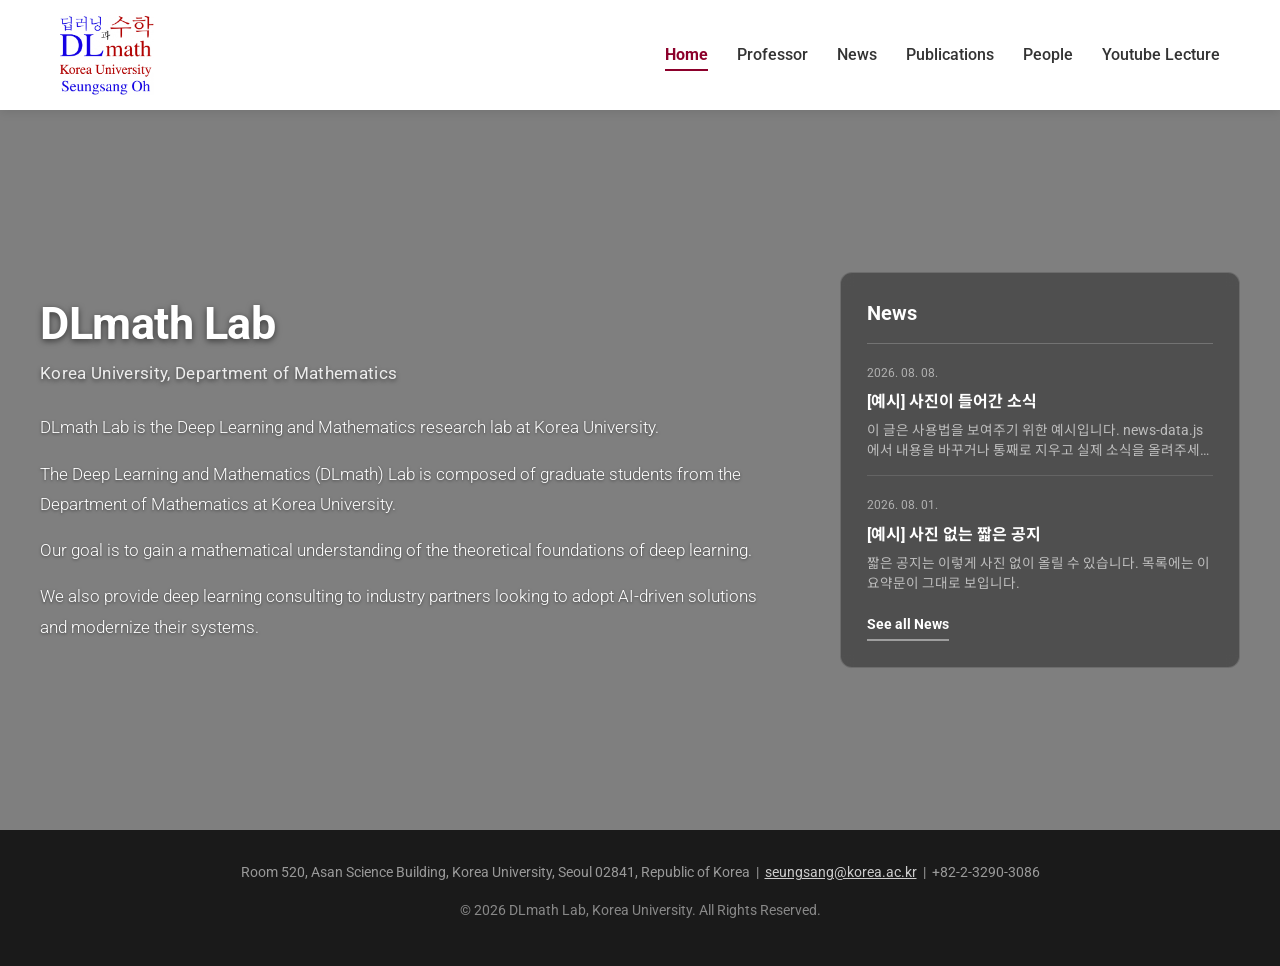
==== commit be9eb385: "Add files via upload" ====
--- a/index.html
+++ b/index.html
@@ -1,91 +1,124 @@
 <!DOCTYPE html>
 <html lang="ko">
 <head>
-  <meta charset="UTF-8">
-  <meta name="viewport" content="width=device-width, initial-scale=1.0">
-  <meta name="google-site-verification" content="zTIyKIfzDHyRj2sjuWa_sVUs4uAa4qHHJ0yw09-kFOs">
-  <title>DLmath Lab | Korea University</title>
-  <meta name="description" content="Deep Learning and Mathematics Laboratory at Korea University">
-  <link rel="canonical" href="https://dlmath-lab.github.io/">
-  <link href="https://fonts.googleapis.com/css2?family=Noto+Sans+KR:wght@300;400;600;700&family=Roboto:wght@300;400;700&display=swap" rel="stylesheet">
-  <link rel="stylesheet" href="style.css">
+    <meta name="google-site-verification" content="zTIyKIfzDHyRj2sjuWa_sVUs4uAa4qHHJ0yw09-kFOs" />
+    <meta charset="UTF-8">
+    <meta name="viewport" content="width=device-width, initial-scale=1.0">
+
+    <!-- ================= SEO ================= -->
+    <title>DLmath Lab | Deep Learning and Mathematics Lab at Korea University</title>
+
+    <meta name="description"
+          content="DLmath Lab is the Deep Learning and Mathematics research lab at Korea University. We study deep learning theory, mathematical foundations of AI, publications, people, projects, and industry collaboration." />
+
+    <meta name="keywords"
+          content="DLmath, DLmath Lab, Deep Learning and Mathematics Lab, Korea University, Deep Learning, Mathematics, Artificial Intelligence, Machine Learning, AI Research" />
+
+    <meta name="author" content="DLmath Lab, Korea University" />
+    <meta name="robots" content="index, follow" />
+
+    <!-- Canonical URL -->
+    <link rel="canonical" href="https://dlmath-lab.github.io/" />
+
+    <!-- Open Graph (Google / SNS) -->
+    <meta property="og:title" content="DLmath Lab | Deep Learning and Mathematics Lab at Korea University" />
+    <meta property="og:description"
+          content="The Deep Learning and Mathematics (DLmath) Lab at Korea University studies the mathematical foundations of deep learning and artificial intelligence." />
+    <meta property="og:url" content="https://dlmath-lab.github.io/" />
+    <meta property="og:type" content="website" />
+    <meta property="og:image" content="https://dlmath-lab.github.io/jpg/Logo/Logo.jpg" />
+    <meta property="og:site_name" content="DLmath Lab" />
+    <meta property="og:locale" content="ko_KR" />
+
+    <!-- Twitter Card -->
+    <meta name="twitter:card" content="summary_large_image" />
+    <meta name="twitter:title" content="DLmath Lab | Deep Learning and Mathematics Lab at Korea University" />
+    <meta name="twitter:description" content="DLmath Lab at Korea University studies deep learning theory, mathematics, and the foundations of AI." />
+    <meta name="twitter:image" content="https://dlmath-lab.github.io/jpg/Logo/Logo.jpg" />
+
+    <!-- Structured Data -->
+    <script type="application/ld+json">
+    {
+      "@context": "https://schema.org",
+      "@type": "ResearchOrganization",
+      "name": "DLmath Lab",
+      "alternateName": "Deep Learning and Mathematics Lab",
+      "url": "https://dlmath-lab.github.io/",
+      "logo": "https://dlmath-lab.github.io/jpg/Logo/Logo.jpg",
+      "description": "DLmath Lab is the Deep Learning and Mathematics research lab at Korea University focusing on deep learning theory and the mathematical foundations of AI.",
+      "parentOrganization": {
+        "@type": "CollegeOrUniversity",
+        "name": "Korea University"
+      }
+    }
+    </script>
+
+    <!-- ================= Fonts ================= -->
+    <link href="https://fonts.googleapis.com/css2?family=Noto+Sans+KR:wght@300;400;700&family=Roboto:wght@300;400;700&display=swap" rel="stylesheet">
+
+    <!-- ================= CSS ================= -->
+    <link rel="stylesheet" href="style.css">
 </head>
+
 <body>
-  <header class="header">
-    <div class="container nav-container">
-      <a href="index.html" class="logo"><img src="jpg/Logo/Logo.jpg" alt="DLmath Lab" class="logo-img"></a>
-      <nav class="nav-menu" aria-label="Primary navigation">
-        <a href="index.html" class="active">Home</a>
-        <a href="https://sites.google.com/view/seungsangoh/" target="_blank" rel="noopener">Professor</a>
-        <a href="for_students.html">Youtube Lecture</a>
-        <a href="people.html">People</a>
-        <a href="news.html">News</a>
-        <a href="photos.html">Photos</a>
-        <a href="contact.html">Contact</a>
-      </nav>
-    </div>
-  </header>
 
-  <main>
-    <section class="home-hero">
-      <div class="container home-split">
-        <div class="home-intro">
-          <p class="eyebrow">KOREA UNIVERSITY · DEPARTMENT OF MATHEMATICS</p>
-          <h1>Deep Learning<br><span>&amp; Mathematics</span></h1>
-          <p class="lead">수학적 통찰로 딥러닝의 원리를 이해하고, 신뢰할 수 있는 인공지능을 연구합니다.</p>
-          <p>DLmath Lab은 위상수학, 조합론, 딥러닝과 강화학습의 접점에서 이론과 응용을 함께 탐구합니다.</p>
-          <div class="hero-actions">
-            <a class="primary-link" href="people.html">Meet our team</a>
-            <a class="text-link" href="news.html">Research highlights →</a>
-          </div>
+    <header class="header">
+        <div class="container nav-container">
+            <div class="logo">
+                <a href="index.html">
+                    <img src="jpg/Logo/Logo.jpg" alt="DLmath Lab logo" class="logo-img">
+                </a>
+            </div>
+            <nav class="nav-menu">
+                <a href="index.html" class="active">Home</a>
+                <a href="https://sites.google.com/view/seungsangoh/" target="_blank" rel="noopener noreferrer">Professor</a>
+                <a href="news.html">News</a>
+                <a href="publications.html">Publications</a>
+                <a href="people.html">People</a>
+                <a href="for_students.html">Youtube Lecture</a>
+            </nav>
         </div>
+    </header>
 
-        <aside class="home-news" aria-labelledby="home-news-title">
-          <div class="section-kicker">LATEST HIGHLIGHTS</div>
-          <h2 id="home-news-title">Awards &amp; News</h2>
-          <a class="headline-item" href="news.html#award-2026-icpr">
-            <time>2026.08</time>
-            <strong>ICPR 2026 Competition 1st Place</strong>
-            <span>Low-Resolution License Plate Recognition</span>
-          </a>
-          <a class="headline-item" href="news.html#award-2025-esdd">
-            <time>2025.12</time>
-            <strong>ICASSP ESDD 2026 Challenge 3rd Place</strong>
-            <span>Environmental Sound Deepfake Detection</span>
-          </a>
-          <a class="headline-item" href="news.html#award-2024-editors">
-            <time>2024</time>
-            <strong>Editors' Choice Award</strong>
-            <span>Discrete Mathematics</span>
-          </a>
-          <a class="all-news" href="news.html">View all news →</a>
-        </aside>
-      </div>
+    <section class="hero-section">
+        <div class="hero-inner">
+
+            <!-- 왼쪽: 연구실 소개 -->
+            <div class="hero-content">
+                <h1 class="hero-title">DLmath Lab</h1>
+
+                <p class="hero-affil">Korea University, Department of Mathematics</p>
+
+                <div class="hero-sub">
+                    <p>DLmath Lab is the Deep Learning and Mathematics research lab at Korea University.</p>
+                    <p>The Deep Learning and Mathematics (DLmath) Lab is composed of graduate students from the Department of Mathematics at Korea University.</p>
+                    <p>Our goal is to gain a mathematical understanding of the theoretical foundations of deep learning.</p>
+                    <p>We also provide deep learning consulting to industry partners looking to adopt AI-driven solutions and modernize their systems.</p>
+                </div>
+            </div>
+
+            <!-- 오른쪽: 최신 News -->
+            <aside class="hero-news">
+                <h2 class="hero-news-title">News</h2>
+                <div id="news-latest" class="news-list"></div>
+                <a href="news.html" class="hero-news-more">See all News</a>
+            </aside>
+
+        </div>
     </section>
 
-    <section class="focus-section">
-      <div class="container">
-        <p class="section-kicker">RESEARCH FOCUS</p>
-        <div class="focus-grid">
-          <article><span>01</span><h3>Mathematical AI</h3><p>Topology, knot theory and combinatorics for understanding learning systems.</p></article>
-          <article><span>02</span><h3>Deep Learning</h3><p>Audio intelligence, computer vision, large language models and trustworthy AI.</p></article>
-          <article><span>03</span><h3>Reinforcement Learning</h3><p>Learning-based decision making grounded in mathematical structure.</p></article>
-        </div>
-      </div>
-    </section>
+    <footer>
+        <p class="footer-contact">
+            Room 520, Asan Science Building, Korea University, Seoul 02841, Republic of Korea
+            &nbsp;|&nbsp; <a href="mailto:seungsang@korea.ac.kr">seungsang@korea.ac.kr</a>
+            &nbsp;|&nbsp; +82-2-3290-3086
+        </p>
+        <p>© 2026 DLmath Lab, Korea University. All Rights Reserved.</p>
+    </footer>
 
-    <section class="home-contact" id="contact">
-      <div class="container contact-strip">
-        <div><p class="section-kicker">CONTACT</p><h2>Work with DLmath Lab</h2><p>연구 협력과 대학원·학부 연구 참여 문의를 환영합니다.</p></div>
-        <div class="contact-quick">
-          <p><strong>Email</strong><a href="mailto:seungsang@korea.ac.kr">seungsang@korea.ac.kr</a></p>
-          <p><strong>Office</strong><span>Asan Science Hall, Room 520<br>Korea University, Seoul</span></p>
-          <a class="primary-link light" href="contact.html">Contact details</a>
-        </div>
-      </div>
-    </section>
-  </main>
+    <script src="news-data.js"></script>
+    <script src="news.js"></script>
+    <script>renderNewsList("news-latest", 3);</script>
 
-  <footer><p>© 2026 DLmath Lab, Korea University. All Rights Reserved.</p></footer>
 </body>
 </html>
--- a/style.css
+++ b/style.css
@@ -103,7 +103,6 @@
 }
 
 .bg-light { background-color: var(--bg-light); }
-.bg-dark { background-color: #222; color: #fff; }
 
 .section-title {
     text-align: center;
@@ -131,27 +130,158 @@
    ========================================= */
 .hero-section {
     /* 배경 이미지 경로를 실제 파일로 변경하세요 */
-    background: linear-gradient(rgba(0,0,0,0.4), rgba(0,0,0,0.4)), url("jpg/Gallery/kor.jpg");
+    background: linear-gradient(rgba(0,0,0,0.5), rgba(0,0,0,0.5)), url("jpg/Gallery/kor.jpg");
     background-size: cover;
     background-position: center;
-    height: 80vh;
-    display: flex;
-    justify-content: center;
+    min-height: 80vh;
+    display: flex;
     align-items: center;
-    text-align: center;
+    padding: 70px 20px;
     color: white;
 }
 
-.hero-content h1 {
-    font-size: 3.5rem;
-    margin-bottom: 15px;
+/* 왼쪽 소개글 + 오른쪽 News 2단 구성 */
+.hero-inner {
+    width: 100%;
+    max-width: 1200px;
+    margin: 0 auto;
+    display: grid;
+    grid-template-columns: 1fr 400px;
+    gap: 55px;
+    align-items: center;
+}
+
+/* --- 왼쪽: 소개글 (왼쪽 정렬) --- */
+.hero-content {
+    text-align: left;
+}
+
+.hero-title {
+    margin: 0 0 10px;
+    font-size: 2.8rem;
+    line-height: 1.15;
+    letter-spacing: -0.01em;
+    text-shadow: 0 2px 6px rgba(0,0,0,0.55);
+}
+
+.hero-affil {
+    margin: 0 0 26px;
+    font-size: 1.05rem;
+    font-weight: 400;
+    letter-spacing: 0.02em;
+    color: rgba(255,255,255,0.88);
     text-shadow: 0 2px 4px rgba(0,0,0,0.5);
 }
 
-.hero-sub {
-    font-size: 1.5rem;
+.hero-sub p {
+    margin: 0 0 16px;
+    font-size: 1.05rem;
     font-weight: 300;
-    opacity: 0.9;
+    line-height: 1.8;
+    text-shadow: 0 1px 3px rgba(0,0,0,0.5);
+}
+
+.hero-sub p:last-child {
+    margin-bottom: 0;
+}
+
+/* --- 오른쪽: 최신 News ---
+   사진 위에 흰 카드를 얹으면 따로 노는 느낌이라,
+   반투명 패널 하나에 목록 형태로 담는다. --- */
+.hero-news {
+    background: rgba(15, 15, 15, 0.42);
+    -webkit-backdrop-filter: blur(6px);
+    backdrop-filter: blur(6px); /* 미지원 브라우저는 위 배경색만 적용됨 */
+    border: 1px solid rgba(255,255,255,0.16);
+    border-radius: 12px;
+    padding: 24px 26px 26px;
+}
+
+.hero-news-title {
+    margin: 0;
+    padding-bottom: 14px;
+    border-bottom: 1px solid rgba(255,255,255,0.2);
+    font-size: 1.25rem;
+    color: var(--white);
+}
+
+/* 히어로 안에서는 News 목록의 기본 폭 제한(900px 중앙정렬)을 해제 */
+.hero-news .news-list {
+    max-width: none;
+    margin: 0;
+    gap: 0;
+}
+
+/* 카드 껍데기를 벗기고 얇은 줄로 구분되는 목록 행으로 */
+.hero-news .news-card {
+    padding: 15px 0;
+    background: none;
+    border: 0;
+    border-bottom: 1px solid rgba(255,255,255,0.12);
+    border-radius: 0;
+    box-shadow: none;
+}
+
+.hero-news .news-card:last-child {
+    padding-bottom: 0;
+    border-bottom: 0;
+}
+
+/* 목록 행이므로 카드용 호버(떠오름·배경색)는 끈다 */
+.hero-news .news-card:hover {
+    background: none;
+    box-shadow: none;
+    transform: none;
+}
+
+.hero-news .news-card .news-date {
+    font-size: 0.78rem;
+    font-weight: 400;
+    color: rgba(255,255,255,0.55);
+}
+
+.hero-news .news-card .news-title {
+    margin: 5px 0 5px;
+    font-size: 1rem;
+    color: var(--white);
+    transition: color 0.2s;
+}
+
+.hero-news .news-card:hover .news-title {
+    color: #ffc9d6; /* 크림슨 계열 밝은 톤 */
+}
+
+/* 요약은 2줄까지만 보여서 행 높이를 일정하게 유지 */
+.hero-news .news-card .news-summary {
+    display: -webkit-box;
+    -webkit-line-clamp: 2;
+    -webkit-box-orient: vertical;
+    overflow: hidden;
+    font-size: 0.85rem;
+    line-height: 1.5;
+    color: rgba(255,255,255,0.62);
+}
+
+.hero-news-more {
+    display: inline-block;
+    margin-top: 20px;
+    padding-bottom: 3px;
+    font-size: 0.9rem;
+    font-weight: 700;
+    color: var(--white);
+    border-bottom: 2px solid rgba(255,255,255,0.45);
+}
+
+.hero-news-more:hover {
+    border-bottom-color: var(--white);
+}
+
+/* 화면이 좁으면 소개글 아래로 News를 내림 */
+@media (max-width: 1024px) {
+    .hero-inner {
+        grid-template-columns: 1fr;
+        gap: 45px;
+    }
 }
 
 /* =========================================
@@ -175,232 +305,229 @@
     border-top: 1px solid #ddd;
 }
 
-/* 멤버 카드 스타일 (사진 + 텍스트) */
+/* 멤버 목록: 한 줄에 3명씩, 왼쪽부터 채움 */
+.member-grid {
+    display: flex;
+    flex-wrap: wrap;
+    justify-content: flex-start; /* 덜 찬 줄은 왼쪽 정렬 */
+    align-items: stretch;        /* 같은 줄의 카드 높이를 맞춤 */
+    gap: 25px;
+}
+
+/* 멤버 카드 스타일 (텍스트) */
 .member-card {
-    display: flex;
-    align-items: center; /* 세로 중앙 정렬 */
+    /* 카드 폭 = (전체 폭 - 간격 2개) / 3 */
+    flex: 0 0 calc((100% - 50px) / 3);
+    max-width: calc((100% - 50px) / 3);
+    display: flex;
+    flex-direction: column;
     background: var(--white);
-    padding: 30px;
-    margin-bottom: 20px;
-    border-radius: 10px;
-    border-left: 5px solid var(--ku-crimson); /* 왼쪽 포인트 컬러 */
-    box-shadow: var(--shadow);
-    gap: 30px; /* 사진과 글 사이 간격 */
-    transition: transform 0.2s;
+    padding: 26px 24px;
+    border: 1px solid #e9e9e9; /* 얇은 테두리 (굵은 색 막대 대신) */
+    border-radius: 12px;
+    box-shadow: 0 1px 2px rgba(0,0,0,0.04);
+    transition: border-color 0.2s, box-shadow 0.2s, transform 0.2s;
 }
 
 .member-card:hover {
+    border-color: var(--ku-crimson);
     transform: translateY(-3px); /* 호버 시 살짝 위로 뜸 */
-    box-shadow: 0 6px 12px rgba(0,0,0,0.1);
-}
-
-/* 사진 영역 (원형) */
-.member-photo {
-    flex-shrink: 0;
-    width: 130px;
-    height: 130px;
-    border-radius: 50%;
-    overflow: hidden;
-    border: 4px solid #f0f0f0;
-    background-color: #eee;
-}
-
-.member-photo img {
-    width: 100%;
-    height: 100%;
-    object-fit: cover;
+    box-shadow: 0 6px 12px rgba(0,0,0,0.08);
+}
+
+/* 태블릿 정도 화면에서는 한 줄에 2명 (모바일 1명은 아래 12번 항목에서 처리) */
+@media (max-width: 1024px) {
+    .member-card {
+        flex-basis: calc((100% - 25px) / 2);
+        max-width: calc((100% - 25px) / 2);
+    }
 }
 
 /* 텍스트 영역 */
 .member-info h4 {
-    margin: 0 0 5px 0;
-    font-size: 1.4rem;
+    margin: 0 0 14px;
+    padding-bottom: 12px;
+    border-bottom: 1px solid #f0f0f0; /* 이름 아래 얇은 구분선 */
+    font-size: 1.15rem;
+    color: var(--ku-crimson);
+}
+
+.member-info .role {
+    margin: -6px 0 14px;
+    font-size: 0.85rem;
+    color: var(--text-gray);
+}
+
+.member-info p {
+    margin: 0 0 14px;
+    font-size: 0.9rem;
+    line-height: 1.55;
     color: var(--text-dark);
 }
 
-.member-info .role {
-    color: var(--ku-crimson);
-    font-weight: 700;
-    margin-bottom: 10px;
-    font-size: 0.95rem;
-}
-
-.member-info p {
-    margin: 5px 0;
+.member-info p:last-child {
+    margin-bottom: 0;
+}
+
+/* 항목 이름(Email, Research Interests …)은 값 위에 작게 */
+.member-info p strong {
+    display: block;
+    margin-bottom: 2px;
+    font-size: 0.7rem;
+    font-weight: 600;
+    letter-spacing: 0.06em;
+    text-transform: uppercase;
+    color: #a0a0a0;
+}
+
+.member-info a {
+    color: var(--ku-crimson);
+    word-break: break-all; /* 긴 주소가 카드 밖으로 넘치지 않게 */
+}
+
+.member-info a:hover {
+    text-decoration: underline;
+}
+
+/* =========================================
+   6. Publications 페이지 (논문 목록)
+   ========================================= */
+/* --- 맨 위: 편수 + 연도 바로가기 --- */
+.pub-head {
+    margin-bottom: 42px;
+    padding-bottom: 22px;
+    border-bottom: 1px solid #e8e8e8;
+}
+
+.pub-total {
+    margin: 0 0 14px;
     font-size: 0.95rem;
     color: var(--text-gray);
 }
 
-/* =========================================
-   6. Professor 페이지 (상세 소개)
-   ========================================= */
-.prof-grid {
-    display: flex;
-    gap: 50px;
-    align-items: flex-start;
-}
-
-.prof-img-box img {
-    width: 350px;
+.pub-total strong {
+    font-size: 1.15rem;
+    color: var(--ku-crimson);
+}
+
+.pub-years {
+    display: flex;
+    flex-wrap: wrap;
+    gap: 6px;
+}
+
+.pub-years a {
+    padding: 5px 13px;
+    border: 1px solid #e6e6e6;
+    border-radius: 999px;
+    background: var(--white);
+    font-size: 0.85rem;
+    color: var(--text-gray);
+}
+
+.pub-years a:hover {
+    border-color: var(--ku-crimson);
+    color: var(--ku-crimson);
+}
+
+/* --- 연도 묶음 --- */
+.pub-year {
+    margin-bottom: 46px;
+    scroll-margin-top: 140px; /* 바로가기로 이동할 때 상단 고정 메뉴에 가리지 않도록 */
+}
+
+.pub-year-title {
+    display: flex;
+    align-items: baseline;
+    gap: 10px;
+    margin: 0 0 14px;
+    padding-bottom: 10px;
+    border-bottom: 2px solid var(--ku-crimson);
+}
+
+.pub-year-title .y {
+    font-size: 1.6rem;
+    font-weight: 700;
+    color: var(--ku-crimson);
+}
+
+.pub-year-title .n {
+    font-size: 0.85rem;
+    color: var(--text-gray);
+}
+
+/* --- 논문 한 편 --- */
+.pub-items {
+    list-style: none;
+    margin: 0;
+    padding: 0;
+}
+
+.pub-item {
+    display: flex;
+    gap: 14px;
+    padding: 13px 16px;
+    border: 1px solid transparent;
     border-radius: 8px;
-    box-shadow: var(--shadow);
-}
-
-.prof-info h3 {
-    font-size: 2.2rem;
-    color: var(--ku-crimson);
-    margin-top: 0;
-    margin-bottom: 10px;
-}
-
-.prof-role {
-    font-size: 1.1rem;
+    transition: 0.2s;
+}
+
+.pub-item:hover {
+    background: #fff9fa; /* 아주 연한 붉은 배경 */
+    border-color: #f0dde2;
+}
+
+.pub-no {
+    flex-shrink: 0;
+    width: 28px;
+    padding-top: 2px;
+    text-align: right;
+    font-size: 0.78rem;
+    color: #c2c2c2;
+}
+
+.pub-body {
+    flex: 1;
+    min-width: 0;
+}
+
+.pub-title {
+    display: block;
+    font-size: 1rem;
+    font-weight: 500;
+    line-height: 1.55;
+    color: var(--text-dark);
+}
+
+.pub-item:hover .pub-title {
+    color: var(--ku-crimson);
+}
+
+.pub-venue {
+    display: block;
+    margin-top: 4px;
+    font-size: 0.88rem;
+    font-style: italic;
+}
+
+.pub-venue.strong {
+    font-weight: 700;
+}
+
+.pub-empty {
+    padding: 40px 0;
+    text-align: center;
     color: var(--text-gray);
-    margin-bottom: 20px;
-}
-
-.prof-details h4 {
-    border-left: 4px solid var(--ku-crimson);
-    padding-left: 12px;
-    margin-top: 30px;
-    margin-bottom: 10px;
-    font-size: 1.2rem;
-}
-
-.prof-details ul {
-    list-style: disc;
-    padding-left: 20px;
-    margin-top: 10px;
-}
-
-.prof-details li {
-    margin-bottom: 8px;
-}
-
-/* =========================================
-   7. Publications 페이지 (논문 목록)
-   ========================================= */
-.pub-list li {
-    margin-bottom: 15px;
-}
-
-.pub-list a {
-    display: block;
-    background: var(--white);
-    padding: 20px;
-    border: 1px solid #eee;
-    border-radius: 8px;
-    transition: 0.3s;
-}
-
-.pub-list a:hover {
-    border-color: var(--ku-crimson);
-    background-color: #fff9fa; /* 아주 연한 붉은 배경 */
-    transform: translateX(5px);
-}
-
-.pub-list .year {
-    font-weight: bold;
-    color: var(--ku-crimson);
-    margin-right: 10px;
-}
-
-.pub-list .title {
-    font-weight: bold;
-    font-size: 1.1rem;
-    color: var(--text-dark);
-    display: block;
-    margin: 5px 0;
-}
-
-.pub-list .journal {
-    font-style: italic;
-    color: var(--text-gray);
-}
-
-/* =========================================
-   8. Projects 페이지
-   ========================================= */
-.project-grid {
-    display: grid;
-    grid-template-columns: repeat(auto-fit, minmax(350px, 1fr)); /* 반응형 그리드 */
-    gap: 25px;
-}
-
-.project-card {
-    background: var(--white);
-    padding: 30px;
-    border-radius: 8px;
-    box-shadow: var(--shadow);
-    border-top: 4px solid var(--ku-crimson);
-}
-
-.project-card h4 {
-    margin-top: 0;
-    font-size: 1.3rem;
-    color: var(--text-dark);
-}
-
-/* =========================================
-   9. Photos 페이지 (갤러리)
-   ========================================= */
-.photo-grid {
-    display: grid;
-    grid-template-columns: repeat(auto-fill, minmax(280px, 1fr));
-    gap: 20px;
-}
-
-.photo-item {
-    height: 250px;
-    overflow: hidden;
-    border-radius: 8px;
-    box-shadow: var(--shadow);
-}
-
-.photo-item img {
-    width: 100%;
-    height: 100%;
-    object-fit: cover;
-    transition: transform 0.4s;
-}
-
-.photo-item img:hover {
-    transform: scale(1.1); /* 확대 효과 */
-}
-
-/* =========================================
-   10. Contact 페이지
-   ========================================= */
-.contact-layout {
-    display: flex;
-    gap: 30px;
-    flex-wrap: wrap; /* 화면 작으면 줄바꿈 */
-}
-
-.map-box {
-    flex: 1;
-    min-width: 300px;
-    border-radius: 8px;
-    overflow: hidden;
-    box-shadow: var(--shadow);
-}
-
-.contact-info {
-    flex: 1;
-    min-width: 300px;
-    background-color: #222; /* 다크 테마 */
-    color: white;
-    padding: 40px;
-    border-radius: 8px;
-    box-shadow: var(--shadow);
-}
-
-.contact-info strong {
-    color: #fff;
-}
-
-/* =========================================
-   11. 푸터 (Footer)
+}
+
+@media (max-width: 768px) {
+    .pub-item { padding: 12px 10px; gap: 10px; }
+    .pub-no { display: none; }
+    .pub-year-title .y { font-size: 1.35rem; }
+}
+
+/* =========================================
+   7. 푸터 (Footer)
    ========================================= */
 footer {
     text-align: center;
@@ -412,7 +539,7 @@
 }
 
 /* =========================================
-   12. 모바일 반응형 (Mobile Responsive)
+   8. 모바일 반응형 (Mobile Responsive)
    ========================================= */
 @media (max-width: 768px) {
     /* 네비게이션 간소화 */
@@ -434,43 +561,25 @@
     }
 
     /* 히어로 텍스트 크기 조절 */
-    .hero-content h1 { font-size: 2.2rem; }
+    .hero-title { font-size: 2.1rem; }
+    .hero-affil { font-size: 1rem; }
+    .hero-sub p { font-size: 0.98rem; line-height: 1.7; }
+    .hero-news-title { font-size: 1.3rem; }
     
-    /* 멤버 카드 세로 정렬 */
+    /* 멤버 카드: 화면이 좁으면 한 줄에 1명 */
     .member-card {
-        flex-direction: column;
-        text-align: center;
+        flex-basis: 100%;
+        max-width: 100%;
     }
-    
+
     .member-info { width: 100%; }
-
-    /* 교수님 프로필 세로 정렬 */
-    .prof-grid {
-        flex-direction: column;
-    }
-    
-    .prof-img-box img {
-        width: 100%;
-        max-width: 400px;
-    }
-
 }
 /* =========================================
    For Students 페이지 디자인 (수정됨: 꽉 찬 버튼 스타일)
    ========================================= */
 
-/* 강의 자료 섹션 박스 */
-.material-section {
-    text-align: center;
-    background-color: #fff;
-    padding: 50px 30px;
-    border-radius: 15px;
-    box-shadow: 0 5px 15px rgba(0,0,0,0.05);
-    border: 1px solid #eee;
-}
-
-/* 공통 버튼 스타일 (메인 버튼 & 유튜브 버튼) */
-.main-btn, .youtube-btn {
+/* 유튜브·자료 버튼 */
+.youtube-btn {
     display: inline-flex; /* flex로 변경하여 내부 아이콘 정렬 용이 */
     align-items: center;
     justify-content: center;
@@ -485,20 +594,12 @@
     text-decoration: none; /* 밑줄 제거 */
 }
 
-/* 마우스 올렸을 때 공통 효과 */
-.main-btn:hover, .youtube-btn:hover {
+/* 마우스 올렸을 때 */
+.youtube-btn:hover {
     background-color: #B22245; /* 약간 밝은 크림슨색으로 변경 */
     color: white;
     transform: translateY(-3px); /* 살짝 위로 떠오름 */
     box-shadow: 0 8px 15px rgba(140, 0, 43, 0.3); /* 그림자 강조 */
-}
-
-/* --- 상단 구글 사이트 버튼 전용 스타일 --- */
-.main-btn {
-    margin-top: 25px;
-    padding: 15px 35px;
-    font-size: 1.1rem;
-    border-radius: 50px; /* 더 둥글게 */
 }
 
 /* --- 유튜브 버튼 그리드 레이아웃 --- */
@@ -524,111 +625,172 @@
     margin-right: 15px;
 }
 
+/* =========================================
+   9. News (목록 + 홈 최신 소식)
+   ========================================= */
+.news-list {
+    display: flex;
+    flex-direction: column;
+    gap: 18px;
+    max-width: 900px;
+    margin: 0 auto;
+}
+
+/* 소식 하나 = 클릭 가능한 카드 */
+.news-card {
+    display: block;
+    background: var(--white);
+    border: 1px solid #eee;
+    border-left: 5px solid var(--ku-crimson); /* 왼쪽 포인트 컬러 */
+    border-radius: 8px;
+    padding: 22px 26px;
+    box-shadow: var(--shadow);
+    transition: 0.3s;
+}
+
+.news-card:hover {
+    background-color: #fff9fa; /* 아주 연한 붉은 배경 */
+    transform: translateY(-3px);
+    box-shadow: 0 6px 12px rgba(0,0,0,0.1);
+}
+
+.news-card .news-date {
+    font-size: 0.9rem;
+    font-weight: 700;
+    color: var(--ku-crimson);
+}
+
+.news-card .news-title {
+    display: block;
+    margin: 6px 0 8px;
+    font-size: 1.25rem;
+    font-weight: 700;
+    color: var(--text-dark);
+}
+
+.news-card .news-summary {
+    margin: 0;
+    font-size: 0.95rem;
+    color: var(--text-gray);
+}
+
+.news-empty {
+    text-align: center;
+    color: var(--text-gray);
+    padding: 40px 0;
+}
+
+/* =========================================
+   10. News 상세 페이지 (news-post.html)
+   ========================================= */
+.news-post {
+    max-width: 860px;
+    margin: 0 auto;
+}
+
+.news-post-date {
+    margin: 0;
+    font-weight: 700;
+    color: var(--ku-crimson);
+}
+
+.news-post h2 {
+    margin: 8px 0 26px;
+    font-size: 2rem;
+    line-height: 1.35;
+    color: var(--text-dark);
+}
+
+.news-post-image {
+    width: 100%;
+    border-radius: 8px;
+    box-shadow: var(--shadow);
+    margin-bottom: 30px;
+}
+
+.news-post-body {
+    font-size: 1.05rem;
+}
+
+.news-post-body p {
+    margin: 0 0 16px;
+}
+
+/* 본문 안 소제목 */
+.news-post-body h3 {
+    margin: 30px 0 12px;
+    padding-left: 12px;
+    border-left: 4px solid var(--ku-crimson);
+    font-size: 1.25rem;
+    color: var(--text-dark);
+}
+
+.news-post-body ul,
+.news-post-body ol {
+    padding-left: 24px;
+    margin: 0 0 16px;
+}
+
+.news-post-body ul { list-style: disc; }
+.news-post-body ol { list-style: decimal; }
+
+.news-post-body li {
+    margin-bottom: 8px;
+}
+
+.news-post-body img {
+    display: block;
+    max-width: 100%;
+    border-radius: 8px;
+    margin: 20px 0;
+    box-shadow: var(--shadow);
+}
+
+.news-post-body a {
+    color: var(--ku-crimson);
+    text-decoration: underline;
+}
+
+.news-post-body a:hover {
+    color: var(--ku-crimson-light);
+}
+
+.news-back {
+    display: inline-block;
+    margin-top: 40px;
+    font-weight: 700;
+    color: var(--ku-crimson);
+}
+
+.news-back:hover {
+    color: var(--ku-crimson-light);
+}
+
+/* =========================================
+   11. 푸터 연락처 한 줄
+   ========================================= */
+.footer-contact {
+    margin: 0 0 10px;
+    font-size: 0.85rem;
+    color: #999;
+    line-height: 1.8;
+}
+
+.footer-contact a {
+    color: #ccc;
+    text-decoration: underline;
+}
+
+.footer-contact a:hover {
+    color: var(--white);
+}
+
+/* News 모바일 대응 */
 @media (max-width: 768px) {
-    .material-section {
-        padding: 30px 16px;
-    }
-
-    .button-grid {
-        grid-template-columns: minmax(0, 1fr);
-        gap: 15px;
-    }
-
-    .youtube-btn {
-        padding: 18px 12px;
-        font-size: 1rem;
-    }
-}
-
-/* =========================================
-   13. 2026 content redesign
-   ========================================= */
-.container { width: min(1200px, calc(100% - 40px)); margin-inline: auto; }
-.section-kicker { margin: 0 0 12px; color: var(--ku-crimson); font-size: .78rem; font-weight: 700; letter-spacing: .18em; }
-.page-heading { margin: 0; color: #171717; font-size: clamp(2.6rem, 6vw, 5rem); line-height: 1; letter-spacing: -.05em; }
-.page-intro { max-width: 680px; margin: 22px 0 40px; color: var(--text-gray); font-size: 1.05rem; }
-
-.home-hero { background: linear-gradient(125deg, #faf7f8 0 58%, #f1e8eb 58%); padding: 105px 0 110px; }
-.home-split { display: grid; grid-template-columns: minmax(0, 1.15fr) minmax(340px, .85fr); gap: clamp(55px, 8vw, 120px); align-items: center; }
-.home-intro h1 { margin: 0 0 28px; color: #171717; font-size: clamp(3.5rem, 7vw, 6.7rem); line-height: .93; letter-spacing: -.065em; }
-.home-intro h1 span { color: var(--ku-crimson); }
-.home-intro .lead { max-width: 650px; margin: 0 0 18px; font-size: 1.35rem; font-weight: 600; line-height: 1.55; }
-.home-intro > p:not(.eyebrow):not(.lead) { max-width: 650px; color: var(--text-gray); }
-.hero-actions { display: flex; align-items: center; gap: 25px; margin-top: 34px; }
-.primary-link { display: inline-flex; align-items: center; justify-content: center; min-height: 48px; padding: 0 22px; border-radius: 3px; background: var(--ku-crimson); color: #fff; font-weight: 700; }
-.primary-link:hover { background: var(--ku-crimson-light); color: #fff; }
-.text-link, .all-news { color: var(--ku-crimson); font-weight: 700; }
-.home-news { padding: 36px; background: #fff; border-top: 5px solid var(--ku-crimson); box-shadow: 0 22px 70px rgba(63, 12, 27, .12); }
-.home-news h2 { margin: 0 0 14px; font-size: 2rem; }
-.headline-item { display: grid; gap: 4px; padding: 19px 0; border-bottom: 1px solid #e7e2e4; }
-.headline-item time { color: var(--ku-crimson); font-size: .75rem; font-weight: 700; letter-spacing: .08em; }
-.headline-item strong { color: #181818; font-size: 1.02rem; }
-.headline-item span { color: var(--text-gray); font-size: .88rem; }
-.headline-item:hover strong { color: var(--ku-crimson); }
-.all-news { display: inline-block; margin-top: 24px; }
-
-.focus-section { padding: 90px 0; }
-.focus-grid { display: grid; grid-template-columns: repeat(3, 1fr); border-top: 1px solid #d9d9d9; }
-.focus-grid article { padding: 38px 35px 12px 0; }
-.focus-grid article + article { padding-left: 35px; border-left: 1px solid #d9d9d9; }
-.focus-grid span { color: var(--ku-crimson); font-size: .78rem; font-weight: 700; }
-.focus-grid h3 { margin: 16px 0 10px; font-size: 1.45rem; }
-.focus-grid p { margin: 0; color: var(--text-gray); }
-.home-contact { padding: 80px 0; background: #1b1b1b; color: #fff; }
-.contact-strip { display: grid; grid-template-columns: 1fr 1fr; gap: 80px; align-items: end; }
-.contact-strip h2 { margin: 0 0 12px; font-size: clamp(2rem, 4vw, 3.5rem); }
-.contact-strip > div > p:not(.section-kicker) { color: #bbb; }
-.contact-quick { display: grid; grid-template-columns: 1fr 1.3fr; gap: 25px; }
-.contact-quick p { margin: 0; }
-.contact-quick strong, .contact-quick a, .contact-quick span { display: block; }
-.contact-quick strong { margin-bottom: 7px; color: #aaa; font-size: .72rem; letter-spacing: .12em; text-transform: uppercase; }
-.contact-quick .primary-link { grid-column: 1 / -1; justify-self: start; margin-top: 12px; }
-
-.people-page .section-container, .news-page .section-container { max-width: 1080px; }
-.team-hero { margin: 55px 0 80px; }
-.team-hero img { display: block; width: 100%; height: clamp(280px, 48vw, 560px); object-fit: cover; border-radius: 4px; }
-.team-hero figcaption { margin-top: 10px; color: var(--text-gray); font-size: .85rem; }
-.people-group { display: grid; grid-template-columns: 220px 1fr; padding: 42px 0; border-top: 2px solid #222; }
-.people-group h2 { margin: 3px 30px 0 0; font-size: 1.15rem; }
-.person-row { grid-column: 2; display: grid; grid-template-columns: minmax(180px, .8fr) minmax(260px, 1.2fr); gap: 35px; padding: 17px 0; border-bottom: 1px solid #e4e4e4; }
-.person-row h3, .person-row p { margin: 0; }
-.person-row h3 { font-size: 1rem; }
-.person-row p { color: var(--text-gray); font-size: .85rem; }
-.person-meta { display: flex; justify-content: space-between; gap: 24px; color: #555; font-size: .9rem; }
-.person-meta time { flex: 0 0 auto; color: #888; }
-.person-meta a { color: var(--ku-crimson); font-weight: 700; }
-.person-featured { padding-top: 5px; }
-
-.news-filter { display: flex; flex-wrap: wrap; gap: 10px; margin: 40px 0 65px; }
-.news-filter a { padding: 8px 15px; border: 1px solid #ccc; border-radius: 999px; font-size: .86rem; }
-.news-filter a:hover { border-color: var(--ku-crimson); color: var(--ku-crimson); }
-.news-year { display: grid; grid-template-columns: 180px 1fr; padding: 42px 0 60px; border-top: 2px solid #222; scroll-margin-top: 130px; }
-.news-year > h2 { margin: 0; font-size: 1.7rem; }
-.news-lines article { display: grid; grid-template-columns: 105px 1fr; gap: 25px; padding: 0 0 28px; margin-bottom: 28px; border-bottom: 1px solid #ddd; scroll-margin-top: 130px; }
-.news-lines article > time { color: var(--text-gray); font-size: .82rem; font-weight: 700; }
-.news-lines h3 { margin: 7px 0 5px; font-size: 1.13rem; line-height: 1.45; }
-.news-lines h3 a:hover { color: var(--ku-crimson); }
-.news-lines p { margin: 0; color: var(--text-gray); font-size: .9rem; }
-.news-tag { display: inline-block; padding: 3px 8px; border-radius: 2px; background: #eee; font-size: .68rem; font-weight: 700; letter-spacing: .06em; text-transform: uppercase; }
-.news-tag.award { background: #f7e8ed; color: var(--ku-crimson); }
-.news-tag.paper { background: #e9eff8; color: #214b80; }
-.news-tag.project { background: #e6f0eb; color: #245c3e; }
-
-@media (max-width: 768px) {
-    .container { width: min(100% - 32px, 1200px); }
-    .home-hero { padding: 70px 0; background: #faf7f8; }
-    .home-split, .contact-strip { grid-template-columns: 1fr; gap: 55px; }
-    .home-intro h1 { font-size: clamp(3.2rem, 15vw, 5rem); }
-    .home-news { padding: 26px; }
-    .focus-grid { grid-template-columns: 1fr; }
-    .focus-grid article, .focus-grid article + article { padding: 28px 0; border-left: 0; border-bottom: 1px solid #ddd; }
-    .contact-quick { grid-template-columns: 1fr; }
-    .contact-quick .primary-link { grid-column: auto; }
-    .team-hero { margin: 38px 0 55px; }
-    .people-group, .news-year { grid-template-columns: 1fr; gap: 25px; }
-    .person-row { grid-column: 1; grid-template-columns: 1fr; gap: 8px; }
-    .person-meta { align-items: flex-start; }
-    .news-lines article { grid-template-columns: 1fr; gap: 8px; }
-}
-
-
+    .news-card { padding: 18px 20px; }
+    .news-card .news-title { font-size: 1.1rem; }
+    .news-post h2 { font-size: 1.5rem; }
+    .news-post-body { font-size: 1rem; }
+}
+
+
